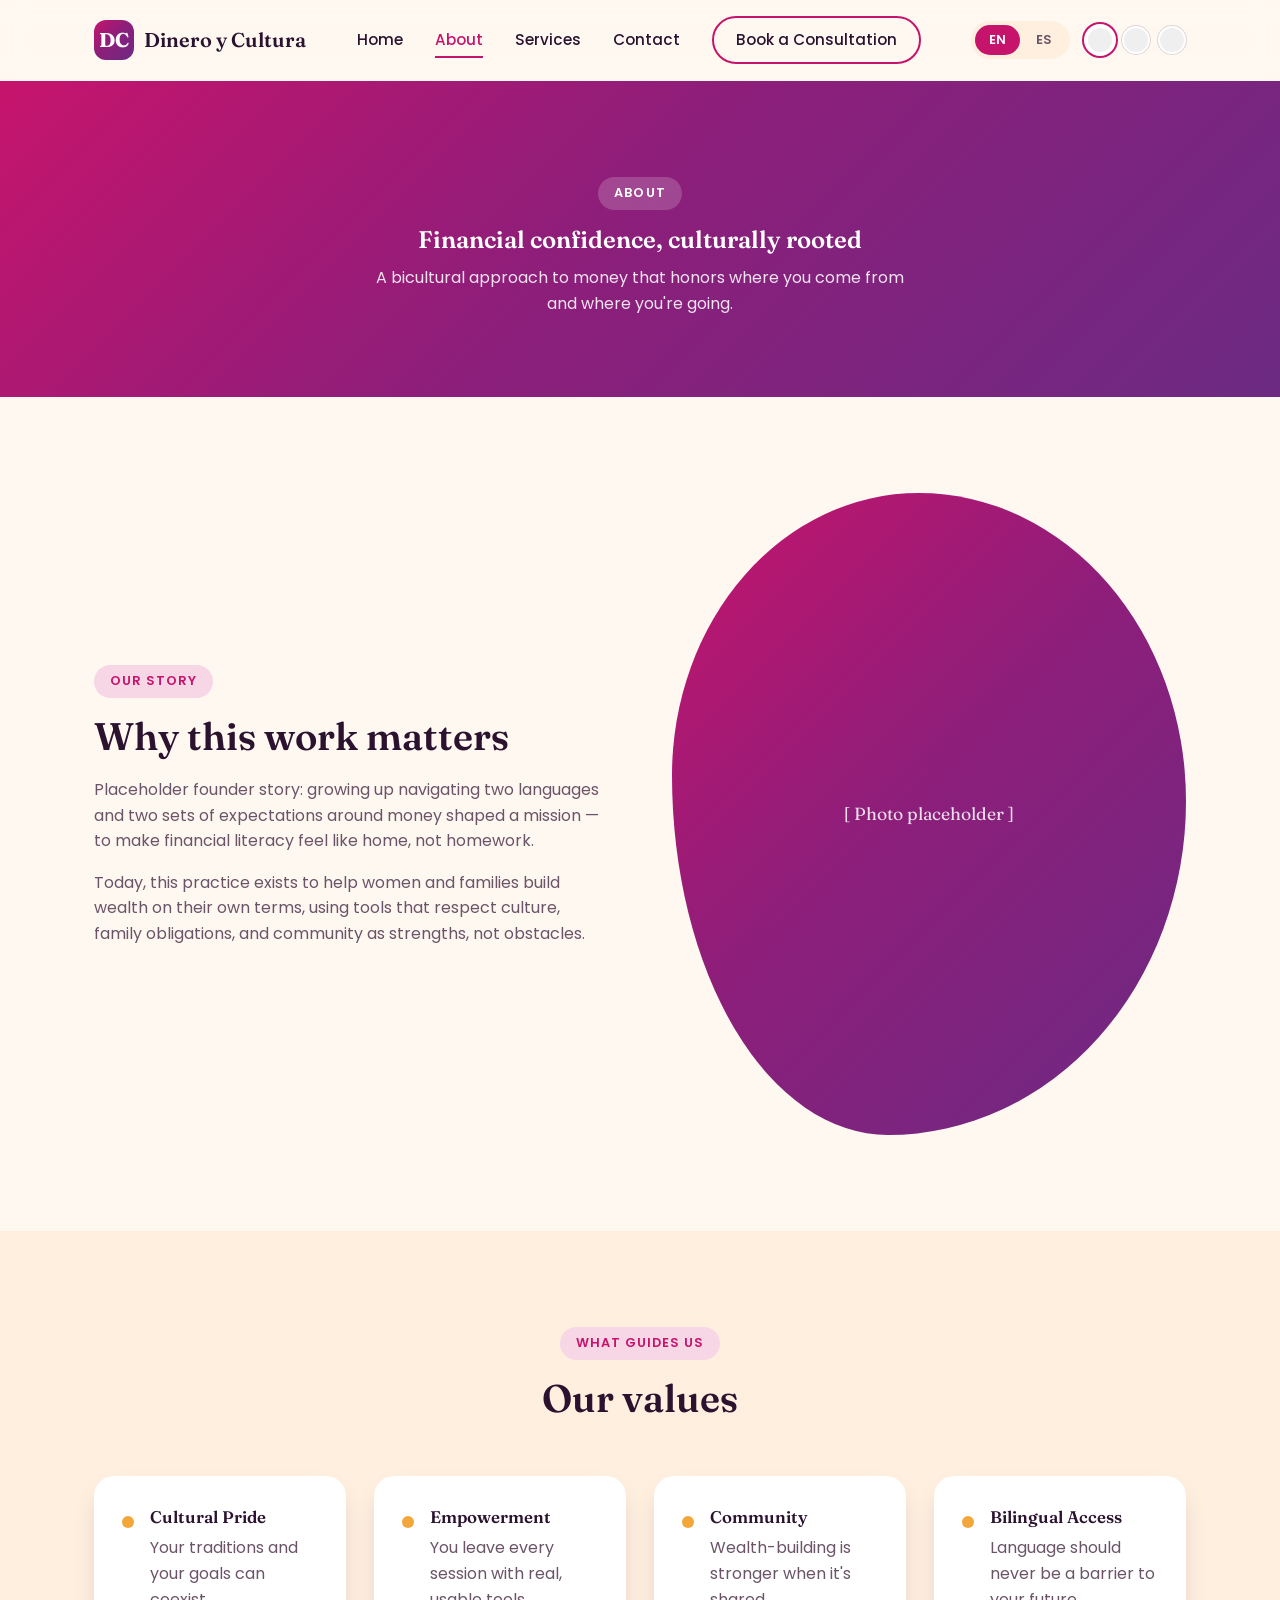
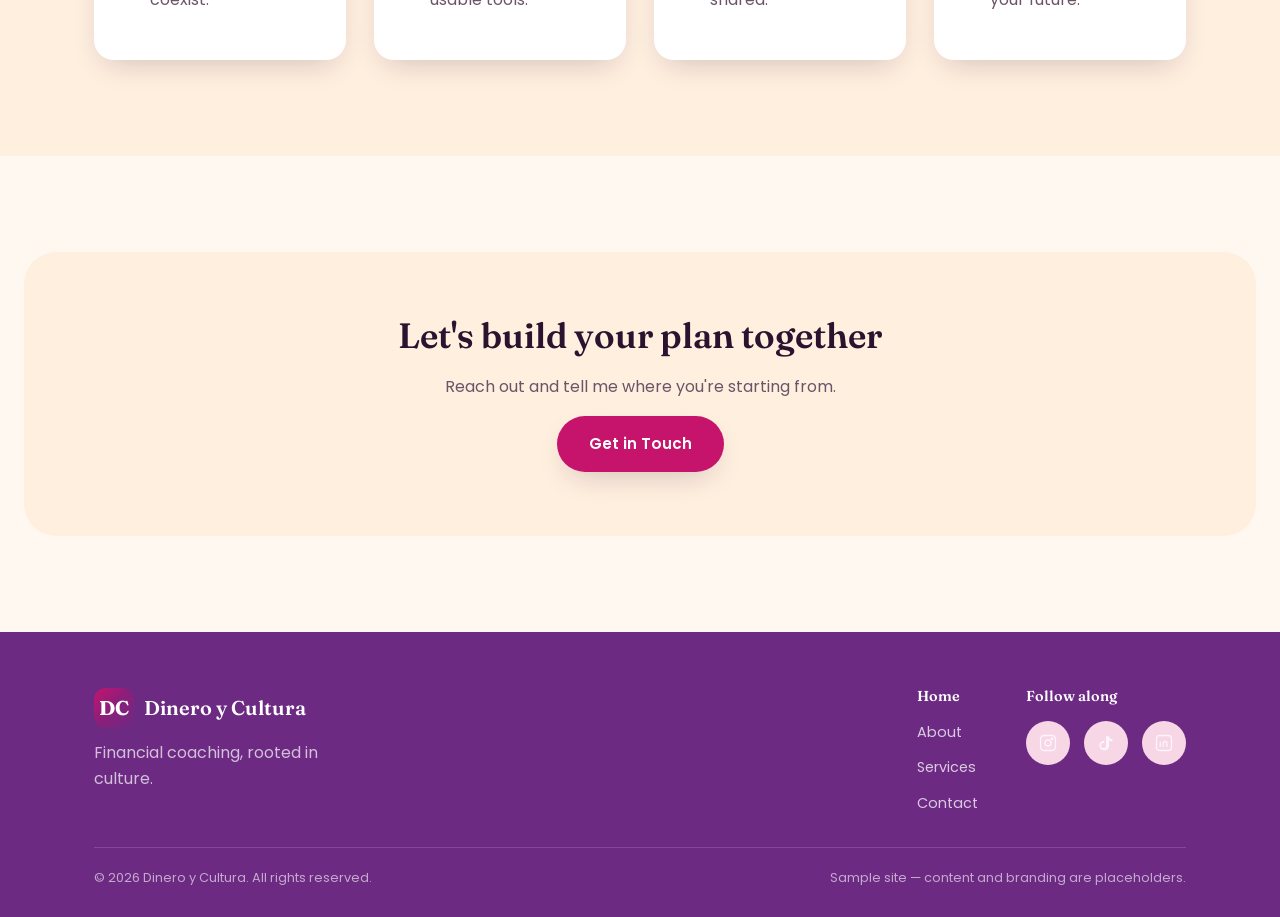
==== about.html @ e6d47629 "Add bilingual financial-coaching website with switchable color themes Static HTML/CSS/JS site (Home," ====
<!DOCTYPE html>
<html lang="en">
<head>
<meta charset="UTF-8" />
<meta name="viewport" content="width=device-width, initial-scale=1.0" />
<script>document.documentElement.classList.add("js-enabled");</script>
<title data-i18n-title="about.hero.title">Dinero y Cultura</title>
<meta name="description" content="Bilingual financial coaching rooted in culture." />
<link rel="icon" type="image/svg+xml" href="data:image/svg+xml,%3Csvg xmlns='http://www.w3.org/2000/svg' viewBox='0 0 100 100'%3E%3Crect width='100' height='100' rx='24' fill='%23c6146c'/%3E%3Ctext x='50' y='68' font-size='52' font-family='Georgia,serif' fill='white' text-anchor='middle'%3ED%3C/text%3E%3C/svg%3E" />
<link rel="preconnect" href="https://fonts.googleapis.com" />
<link rel="preconnect" href="https://fonts.gstatic.com" crossorigin />
<link href="https://fonts.googleapis.com/css2?family=Fraunces:wght@500;600;700&family=Poppins:wght@400;500;600;700&display=swap" rel="stylesheet" />
<link rel="stylesheet" href="css/style.css" />
</head>
<body>

<header class="site-header" data-site-header>
  <div class="header-inner container">
    <a href="index.html" class="logo"><span class="logo-mark">DC</span> Dinero y Cultura</a>

    <nav class="main-nav" data-nav>
      <a href="index.html" data-i18n="nav.home">Home</a>
      <a href="about.html" aria-current="page" data-i18n="nav.about">About</a>
      <a href="services.html" data-i18n="nav.services">Services</a>
      <a href="contact.html" data-i18n="nav.contact">Contact</a>
      <a href="contact.html" class="btn btn-outline" data-i18n="nav.cta" style="padding:10px 22px;">Book a Consultation</a>
      <div class="nav-theme-row">
        <span class="nav-theme-label" data-i18n="theme.label">Color palette</span>
        <div class="theme-switcher" data-theme-switcher></div>
      </div>
    </nav>

    <div class="header-actions">
      <div class="lang-switcher" role="group" aria-label="Language">
        <button type="button" data-lang-option="en">EN</button>
        <button type="button" data-lang-option="es">ES</button>
      </div>
      <div class="theme-switcher" data-theme-switcher role="group" aria-label="Color palette"></div>
      <button type="button" class="nav-toggle" data-nav-toggle aria-label="Menu" aria-expanded="false">
        <span></span><span></span><span></span>
      </button>
    </div>
  </div>
</header>

<main>

  <section class="page-hero">
    <div class="container">
      <span class="eyebrow" data-i18n="about.hero.eyebrow">About</span>
      <h1 data-i18n="about.hero.title">Financial confidence, culturally rooted</h1>
      <p data-i18n="about.hero.subtitle">A bicultural approach to money.</p>
    </div>
  </section>

  <section>
    <div class="container split">
      <div data-reveal>
        <span class="eyebrow" data-i18n="about.story.eyebrow">Our story</span>
        <h2 class="section-title" data-i18n="about.story.title">Why this work matters</h2>
        <p data-i18n="about.story.body1">Placeholder founder story.</p>
        <p data-i18n="about.story.body2">Placeholder mission statement.</p>
      </div>
      <div class="blob-frame" data-reveal>
        <span>[ Photo placeholder ]</span>
      </div>
    </div>
  </section>

  <section style="background: var(--color-bg-alt);">
    <div class="container">
      <div class="section-head" data-reveal>
        <span class="eyebrow" data-i18n="about.values.eyebrow">What guides us</span>
        <h2 class="section-title" data-i18n="about.values.title">Our values</h2>
      </div>
      <div class="card-grid cols-4" data-reveal>
        <div class="card">
          <div class="value-item">
            <span class="value-dot"></span>
            <div>
              <h3 style="font-size:1.05rem;" data-i18n="about.values.items.0.title">Cultural Pride</h3>
              <p data-i18n="about.values.items.0.desc">Desc</p>
            </div>
          </div>
        </div>
        <div class="card">
          <div class="value-item">
            <span class="value-dot"></span>
            <div>
              <h3 style="font-size:1.05rem;" data-i18n="about.values.items.1.title">Empowerment</h3>
              <p data-i18n="about.values.items.1.desc">Desc</p>
            </div>
          </div>
        </div>
        <div class="card">
          <div class="value-item">
            <span class="value-dot"></span>
            <div>
              <h3 style="font-size:1.05rem;" data-i18n="about.values.items.2.title">Community</h3>
              <p data-i18n="about.values.items.2.desc">Desc</p>
            </div>
          </div>
        </div>
        <div class="card">
          <div class="value-item">
            <span class="value-dot"></span>
            <div>
              <h3 style="font-size:1.05rem;" data-i18n="about.values.items.3.title">Bilingual Access</h3>
              <p data-i18n="about.values.items.3.desc">Desc</p>
            </div>
          </div>
        </div>
      </div>
    </div>
  </section>

  <section>
    <div class="cta-banner" data-reveal>
      <h2 data-i18n="about.cta.title">Let's build your plan together</h2>
      <p data-i18n="about.cta.subtitle">Reach out and tell me where you're starting from.</p>
      <a href="contact.html" class="btn btn-primary" data-i18n="about.cta.button">Get in Touch</a>
    </div>
  </section>

</main>

<footer class="site-footer">
  <div class="container">
    <div class="footer-inner">
      <div class="footer-brand">
        <a href="index.html" class="logo"><span class="logo-mark">DC</span> Dinero y Cultura</a>
        <p data-i18n="footer.tagline">Financial coaching, rooted in culture.</p>
      </div>
      <div class="footer-links">
        <div class="footer-col">
          <h4 data-i18n="nav.home">Site</h4>
          <ul>
            <li><a href="about.html" data-i18n="nav.about">About</a></li>
            <li><a href="services.html" data-i18n="nav.services">Services</a></li>
            <li><a href="contact.html" data-i18n="nav.contact">Contact</a></li>
          </ul>
        </div>
        <div class="footer-col">
          <h4 data-i18n="contact.social.title">Follow along</h4>
          <div class="social-list">
            <a href="#" aria-label="Instagram"><svg width="18" height="18" viewBox="0 0 24 24" fill="none" stroke="currentColor" stroke-width="1.8"><rect x="2" y="2" width="20" height="20" rx="5"/><circle cx="12" cy="12" r="4"/><circle cx="17.5" cy="6.5" r="1"/></svg></a>
            <a href="#" aria-label="TikTok"><svg width="18" height="18" viewBox="0 0 24 24" fill="currentColor"><path d="M16 3c.6 2.4 2.2 4 4.7 4.2v3c-1.7 0-3.2-.5-4.5-1.4v6.7A6.5 6.5 0 1 1 9.7 9v3.2a3.3 3.3 0 1 0 2.3 3.1V3z"/></svg></a>
            <a href="#" aria-label="LinkedIn"><svg width="18" height="18" viewBox="0 0 24 24" fill="none" stroke="currentColor" stroke-width="1.8"><rect x="2" y="2" width="20" height="20" rx="4"/><path d="M7 10v7M7 7v.01M11 17v-4.5a2.5 2.5 0 0 1 5 0V17"/></svg></a>
          </div>
        </div>
      </div>
    </div>
    <div class="footer-bottom">
      <span>&copy; <span data-current-year>2026</span> Dinero y Cultura. <span data-i18n="footer.rights">All rights reserved.</span></span>
      <span data-i18n="footer.placeholderNotice">Sample site — content and branding are placeholders.</span>
    </div>
  </div>
</footer>

<script src="js/config.js"></script>
<script src="js/translations.js"></script>
<script src="js/i18n.js"></script>
<script src="js/theme.js"></script>
<script src="js/main.js"></script>
</body>
</html>
---- css/style.css ----
/* ==========================================================================
   Dinero y Cultura — base styles
   Color values below are defaults; js/theme.js overrides them at runtime
   via CSS custom properties so the palette can be swapped live.
   ========================================================================== */

:root {
  --color-primary: #c6146c;
  --color-primary-dark: #8e0f52;
  --color-primary-light: #f7d6e6;
  --color-secondary: #f2a73b;
  --color-secondary-dark: #c87f1c;
  --color-accent: #6c2a83;
  --color-bg: #fff8f1;
  --color-bg-alt: #ffefdf;
  --color-surface: #ffffff;
  --color-text: #2b1330;
  --color-text-muted: #6b5468;
  --gradient-hero: linear-gradient(135deg, #c6146c 0%, #8e1e7a 45%, #6c2a83 100%);

  --font-display: "Fraunces", "Georgia", serif;
  --font-body: "Poppins", "Segoe UI", sans-serif;

  --radius-sm: 12px;
  --radius-md: 20px;
  --radius-lg: 32px;
  --radius-pill: 999px;

  --shadow-soft: 0 12px 30px -12px rgba(43, 19, 48, 0.25);
  --shadow-lift: 0 20px 45px -15px rgba(43, 19, 48, 0.35);

  --container-width: 1140px;
}

* { box-sizing: border-box; }
html { scroll-behavior: smooth; }

body {
  margin: 0;
  font-family: var(--font-body);
  color: var(--color-text);
  background: var(--color-bg);
  line-height: 1.6;
  -webkit-font-smoothing: antialiased;
}

img { max-width: 100%; display: block; }
a { color: inherit; text-decoration: none; }
ul { list-style: none; margin: 0; padding: 0; }
h1, h2, h3, h4 {
  font-family: var(--font-display);
  line-height: 1.15;
  margin: 0 0 0.5em;
  font-weight: 600;
}
p { margin: 0 0 1em; color: var(--color-text-muted); }

.container {
  width: 100%;
  max-width: var(--container-width);
  margin: 0 auto;
  padding: 0 24px;
}

section { padding: 96px 0; }
@media (max-width: 640px) {
  section { padding: 64px 0; }
}

.section-head {
  max-width: 640px;
  margin: 0 auto 56px;
  text-align: center;
}
.section-head.align-left { margin-left: 0; text-align: left; }

.eyebrow {
  display: inline-block;
  font-family: var(--font-body);
  font-weight: 600;
  font-size: 0.8rem;
  letter-spacing: 0.08em;
  text-transform: uppercase;
  color: var(--color-primary);
  background: var(--color-primary-light);
  padding: 6px 16px;
  border-radius: var(--radius-pill);
  margin-bottom: 16px;
}

.section-title { font-size: clamp(1.8rem, 3vw, 2.6rem); }
.section-subtitle { font-size: 1.05rem; }

/* ---------- Buttons ---------- */
.btn {
  display: inline-flex;
  align-items: center;
  justify-content: center;
  gap: 8px;
  font-family: var(--font-body);
  font-weight: 600;
  font-size: 0.95rem;
  padding: 14px 30px;
  border-radius: var(--radius-pill);
  border: 2px solid transparent;
  cursor: pointer;
  transition: transform 0.2s ease, box-shadow 0.2s ease, background 0.2s ease, color 0.2s ease;
}
.btn-primary {
  background: var(--color-primary);
  color: #fff;
  box-shadow: var(--shadow-soft);
}
.btn-primary:hover { transform: translateY(-3px); box-shadow: var(--shadow-lift); background: var(--color-primary-dark); }

.btn-secondary {
  background: transparent;
  border-color: rgba(255, 255, 255, 0.7);
  color: #fff;
}
.btn-secondary:hover { background: rgba(255, 255, 255, 0.15); transform: translateY(-3px); }

.btn-outline {
  background: transparent;
  border-color: var(--color-primary);
  color: var(--color-primary);
}
.btn-outline:hover { background: var(--color-primary); color: #fff; transform: translateY(-3px); }

/* ---------- Header ---------- */
.site-header {
  position: sticky;
  top: 0;
  z-index: 100;
  background: rgba(255, 248, 241, 0.75);
  backdrop-filter: blur(12px);
  -webkit-backdrop-filter: blur(12px);
  border-bottom: 1px solid transparent;
  transition: box-shadow 0.25s ease, border-color 0.25s ease;
}
.site-header.is-scrolled {
  box-shadow: 0 8px 24px -16px rgba(43, 19, 48, 0.3);
  border-bottom-color: rgba(43, 19, 48, 0.06);
}

.header-inner {
  display: flex;
  align-items: center;
  justify-content: space-between;
  gap: 24px;
  padding: 16px 24px;
}

.logo {
  display: flex;
  align-items: center;
  gap: 10px;
  font-family: var(--font-display);
  font-weight: 600;
  font-size: 1.25rem;
  color: var(--color-text);
  white-space: nowrap;
  overflow: hidden;
  text-overflow: ellipsis;
}
.logo-mark {
  width: 40px;
  height: 40px;
  border-radius: 12px;
  background: var(--gradient-hero);
  display: flex;
  align-items: center;
  justify-content: center;
  color: #fff;
  font-family: var(--font-display);
  font-weight: 700;
  flex-shrink: 0;
}

.main-nav {
  display: flex;
  align-items: center;
  gap: 32px;
}
.main-nav a {
  font-weight: 500;
  font-size: 0.95rem;
  color: var(--color-text);
  position: relative;
  padding: 4px 0;
}
.main-nav a::after {
  content: "";
  position: absolute;
  left: 0; right: 0; bottom: -2px;
  height: 2px;
  background: var(--color-primary);
  transform: scaleX(0);
  transform-origin: left;
  transition: transform 0.2s ease;
}
.main-nav a:hover::after,
.main-nav a[aria-current="page"]::after { transform: scaleX(1); }
.main-nav a[aria-current="page"] { color: var(--color-primary); }

.header-actions {
  display: flex;
  align-items: center;
  gap: 16px;
}

.lang-switcher {
  display: inline-flex;
  background: var(--color-bg-alt);
  border-radius: var(--radius-pill);
  padding: 4px;
  gap: 2px;
}
.lang-switcher button {
  border: none;
  background: transparent;
  font-family: var(--font-body);
  font-weight: 600;
  font-size: 0.8rem;
  padding: 6px 14px;
  border-radius: var(--radius-pill);
  cursor: pointer;
  color: var(--color-text-muted);
  transition: background 0.2s ease, color 0.2s ease;
}
.lang-switcher button.is-active { background: var(--color-primary); color: #fff; }

.theme-switcher { display: inline-flex; gap: 8px; }
.theme-swatch {
  width: 28px;
  height: 28px;
  border-radius: 50%;
  border: 2px solid var(--color-surface);
  box-shadow: 0 0 0 1px rgba(43, 19, 48, 0.15);
  cursor: pointer;
  padding: 0;
  overflow: hidden;
  display: flex;
  transition: transform 0.2s ease, box-shadow 0.2s ease;
}
.theme-swatch__half { flex: 1; }
.theme-swatch__half:first-child { background: var(--swatch-a); }
.theme-swatch__half:last-child { background: var(--swatch-b); }
.theme-swatch:hover { transform: scale(1.12); }
.theme-swatch.is-active { box-shadow: 0 0 0 2px var(--color-surface), 0 0 0 4px var(--color-primary); }

.nav-toggle {
  display: none;
  background: none;
  border: none;
  cursor: pointer;
  padding: 8px;
  flex-direction: column;
  gap: 5px;
}
.nav-toggle span { width: 22px; height: 2px; background: var(--color-text); border-radius: 2px; }

.nav-theme-row { display: none; }

@media (max-width: 860px) {
  .main-nav {
    position: absolute;
    top: 100%; left: 0; right: 0;
    flex-direction: column;
    align-items: flex-start;
    background: var(--color-surface);
    padding: 20px 24px;
    gap: 18px;
    box-shadow: var(--shadow-soft);
    transform: translateY(-8px);
    opacity: 0;
    pointer-events: none;
    transition: transform 0.2s ease, opacity 0.2s ease;
  }
  .main-nav.is-open { transform: translateY(0); opacity: 1; pointer-events: auto; }
  .nav-toggle { display: flex; }
  .header-actions .lang-switcher { display: inline-flex; }

  /* Theme swatches move into the nav dropdown at this width so the
     header row (logo + lang pills + hamburger) doesn't overflow. */
  .header-actions > .theme-switcher { display: none; }
  .nav-theme-row {
    display: flex;
    align-items: center;
    gap: 12px;
    padding-top: 14px;
    border-top: 1px solid var(--color-bg-alt);
    width: 100%;
  }
  .nav-theme-label {
    font-size: 0.8rem;
    font-weight: 600;
    color: var(--color-text-muted);
  }
}

@media (max-width: 400px) {
  .header-inner { gap: 10px; padding: 14px 16px; }
  .logo { font-size: 1rem; gap: 8px; }
  .logo-mark { width: 34px; height: 34px; font-size: 0.9rem; }
}

/* ---------- Hero ---------- */
.hero {
  position: relative;
  overflow: hidden;
  background: var(--gradient-hero);
  color: #fff;
  padding: 120px 0 140px;
}
.hero::before,
.hero::after {
  content: "";
  position: absolute;
  border-radius: 50%;
  filter: blur(10px);
  opacity: 0.35;
}
.hero::before {
  width: 420px; height: 420px;
  background: var(--color-secondary);
  top: -140px; right: -100px;
}
.hero::after {
  width: 320px; height: 320px;
  background: #ffffff;
  bottom: -160px; left: -80px;
  opacity: 0.12;
}
.hero-inner {
  position: relative;
  z-index: 1;
  max-width: 720px;
  margin: 0 auto;
  text-align: center;
}
.hero .eyebrow { background: rgba(255, 255, 255, 0.18); color: #fff; }
.hero h1 { font-size: clamp(2.4rem, 5vw, 3.6rem); }
.hero p.hero-subtitle { color: rgba(255, 255, 255, 0.88); font-size: 1.15rem; max-width: 560px; margin: 0 auto 32px; }
.hero-actions { display: flex; gap: 16px; justify-content: center; flex-wrap: wrap; }

.page-hero {
  background: var(--gradient-hero);
  color: #fff;
  padding: 96px 0 80px;
  text-align: center;
  position: relative;
  overflow: hidden;
}
.page-hero .eyebrow { background: rgba(255, 255, 255, 0.18); color: #fff; }
.page-hero p { color: rgba(255, 255, 255, 0.88); max-width: 560px; margin: 0 auto; }

/* ---------- Stats ---------- */
.stats-grid {
  display: grid;
  grid-template-columns: repeat(3, 1fr);
  gap: 24px;
  margin-top: -72px;
  position: relative;
  z-index: 2;
}
@media (max-width: 760px) { .stats-grid { grid-template-columns: 1fr; } }

.stat-card {
  background: var(--color-surface);
  border-radius: var(--radius-md);
  padding: 32px 28px;
  box-shadow: var(--shadow-soft);
  text-align: center;
}
.stat-card h3 { font-size: 1.15rem; color: var(--color-primary); margin-bottom: 8px; }
.stat-card p { margin: 0; font-size: 0.95rem; }

/* ---------- Split (about preview) ---------- */
.split {
  display: grid;
  grid-template-columns: 1fr 1fr;
  gap: 64px;
  align-items: center;
}
@media (max-width: 860px) { .split { grid-template-columns: 1fr; gap: 40px; } }

.blob-frame {
  position: relative;
  aspect-ratio: 4 / 5;
  border-radius: 48% 52% 58% 42% / 44% 48% 52% 56%;
  background: var(--gradient-hero);
  display: flex;
  align-items: center;
  justify-content: center;
  overflow: hidden;
}
.blob-frame span {
  color: rgba(255, 255, 255, 0.85);
  font-family: var(--font-display);
  font-size: 1.1rem;
  text-align: center;
  padding: 24px;
}

/* ---------- Card grids ---------- */
.card-grid {
  display: grid;
  grid-template-columns: repeat(3, 1fr);
  gap: 28px;
}
.card-grid.cols-4 { grid-template-columns: repeat(4, 1fr); }
@media (max-width: 960px) { .card-grid, .card-grid.cols-4 { grid-template-columns: repeat(2, 1fr); } }
@media (max-width: 640px) { .card-grid, .card-grid.cols-4 { grid-template-columns: 1fr; } }

.card {
  background: var(--color-surface);
  border-radius: var(--radius-md);
  padding: 32px 28px;
  box-shadow: var(--shadow-soft);
  transition: transform 0.25s ease, box-shadow 0.25s ease;
}
.card:hover { transform: translateY(-6px); box-shadow: var(--shadow-lift); }

.card-icon {
  width: 52px; height: 52px;
  border-radius: 16px;
  background: var(--color-primary-light);
  color: var(--color-primary);
  display: flex; align-items: center; justify-content: center;
  margin-bottom: 20px;
}

.card-tag {
  display: inline-block;
  font-size: 0.72rem;
  font-weight: 700;
  letter-spacing: 0.06em;
  text-transform: uppercase;
  color: var(--color-secondary-dark);
  background: rgba(242, 167, 59, 0.18);
  padding: 4px 12px;
  border-radius: var(--radius-pill);
  margin-bottom: 14px;
}

/* ---------- Testimonials ---------- */
.testimonial-card {
  background: var(--color-surface);
  border-radius: var(--radius-md);
  padding: 32px 28px;
  box-shadow: var(--shadow-soft);
  position: relative;
}
.testimonial-quote {
  font-family: var(--font-display);
  font-size: 1.05rem;
  color: var(--color-text);
  margin-bottom: 20px;
}
.testimonial-author { font-weight: 600; font-size: 0.9rem; color: var(--color-primary); }
.testimonial-role { font-size: 0.82rem; color: var(--color-text-muted); }

/* ---------- CTA banner ---------- */
.cta-banner {
  background: var(--color-bg-alt);
  border-radius: var(--radius-lg);
  padding: 64px 40px;
  text-align: center;
  margin: 0 24px;
}
.cta-banner h2 { font-size: clamp(1.6rem, 3vw, 2.2rem); }

/* ---------- Steps (services process) ---------- */
.steps {
  display: grid;
  grid-template-columns: repeat(3, 1fr);
  gap: 28px;
  counter-reset: step;
}
@media (max-width: 760px) { .steps { grid-template-columns: 1fr; } }
.step {
  background: var(--color-surface);
  border-radius: var(--radius-md);
  padding: 32px 28px;
  box-shadow: var(--shadow-soft);
}
.step::before {
  counter-increment: step;
  content: counter(step);
  display: inline-flex;
  align-items: center;
  justify-content: center;
  width: 40px; height: 40px;
  border-radius: 50%;
  background: var(--gradient-hero);
  color: #fff;
  font-weight: 700;
  margin-bottom: 16px;
}

/* ---------- Contact ---------- */
.contact-grid {
  display: grid;
  grid-template-columns: 1.1fr 0.9fr;
  gap: 32px;
  align-items: start;
}
@media (max-width: 860px) { .contact-grid { grid-template-columns: 1fr; } }

.contact-card {
  background: var(--color-surface);
  border-radius: var(--radius-lg);
  padding: 40px;
  box-shadow: var(--shadow-soft);
}
.contact-field { margin-bottom: 20px; }
.contact-field-label {
  display: block;
  font-size: 0.8rem;
  font-weight: 600;
  color: var(--color-text-muted);
  text-transform: uppercase;
  letter-spacing: 0.05em;
  margin-bottom: 6px;
}
.contact-field-value { font-size: 1.1rem; font-weight: 600; color: var(--color-primary); }

.social-list { display: flex; gap: 14px; margin-top: 16px; }
.social-list a {
  width: 44px; height: 44px;
  border-radius: 50%;
  background: var(--color-primary-light);
  color: var(--color-primary);
  display: flex; align-items: center; justify-content: center;
  transition: background 0.2s ease, color 0.2s ease, transform 0.2s ease;
}
.social-list a:hover { background: var(--color-primary); color: #fff; transform: translateY(-3px); }

.notice {
  background: var(--color-bg-alt);
  border-radius: var(--radius-md);
  padding: 18px 22px;
  font-size: 0.88rem;
  color: var(--color-text-muted);
  border-left: 4px solid var(--color-secondary);
}

/* ---------- Values (about) ---------- */
.value-item { display: flex; gap: 16px; align-items: flex-start; }
.value-dot {
  width: 12px; height: 12px;
  border-radius: 50%;
  background: var(--color-secondary);
  margin-top: 8px;
  flex-shrink: 0;
}

/* ---------- Footer ---------- */
.site-footer {
  background: var(--color-accent);
  color: rgba(255, 255, 255, 0.85);
  padding: 56px 0 28px;
}
.footer-inner {
  display: flex;
  flex-wrap: wrap;
  justify-content: space-between;
  gap: 32px;
  margin-bottom: 32px;
}
.footer-brand .logo { color: #fff; }
.footer-brand p { color: rgba(255, 255, 255, 0.7); max-width: 280px; margin-top: 12px; }
.footer-links { display: flex; gap: 48px; flex-wrap: wrap; }
.footer-col h4 { color: #fff; font-size: 0.9rem; margin-bottom: 14px; }
.footer-col ul { display: flex; flex-direction: column; gap: 10px; }
.footer-col a { color: rgba(255, 255, 255, 0.75); font-size: 0.9rem; }
.footer-col a:hover { color: #fff; }
.footer-bottom {
  border-top: 1px solid rgba(255, 255, 255, 0.15);
  padding-top: 20px;
  display: flex;
  justify-content: space-between;
  flex-wrap: wrap;
  gap: 10px;
  font-size: 0.8rem;
  color: rgba(255, 255, 255, 0.6);
}

/* ---------- Scroll reveal ----------
   Only hidden pre-reveal when JS has run (see the early
   `js-enabled` class in <head>) so content stays visible by
   default if JS fails or is disabled. */
.js-enabled [data-reveal] {
  opacity: 0;
  transform: translateY(24px);
  transition: opacity 0.6s ease, transform 0.6s ease;
}
.js-enabled [data-reveal].is-visible { opacity: 1; transform: translateY(0); }

/* ---------- Misc utilities ---------- */
.text-center { text-align: center; }
.mt-lg { margin-top: 48px; }
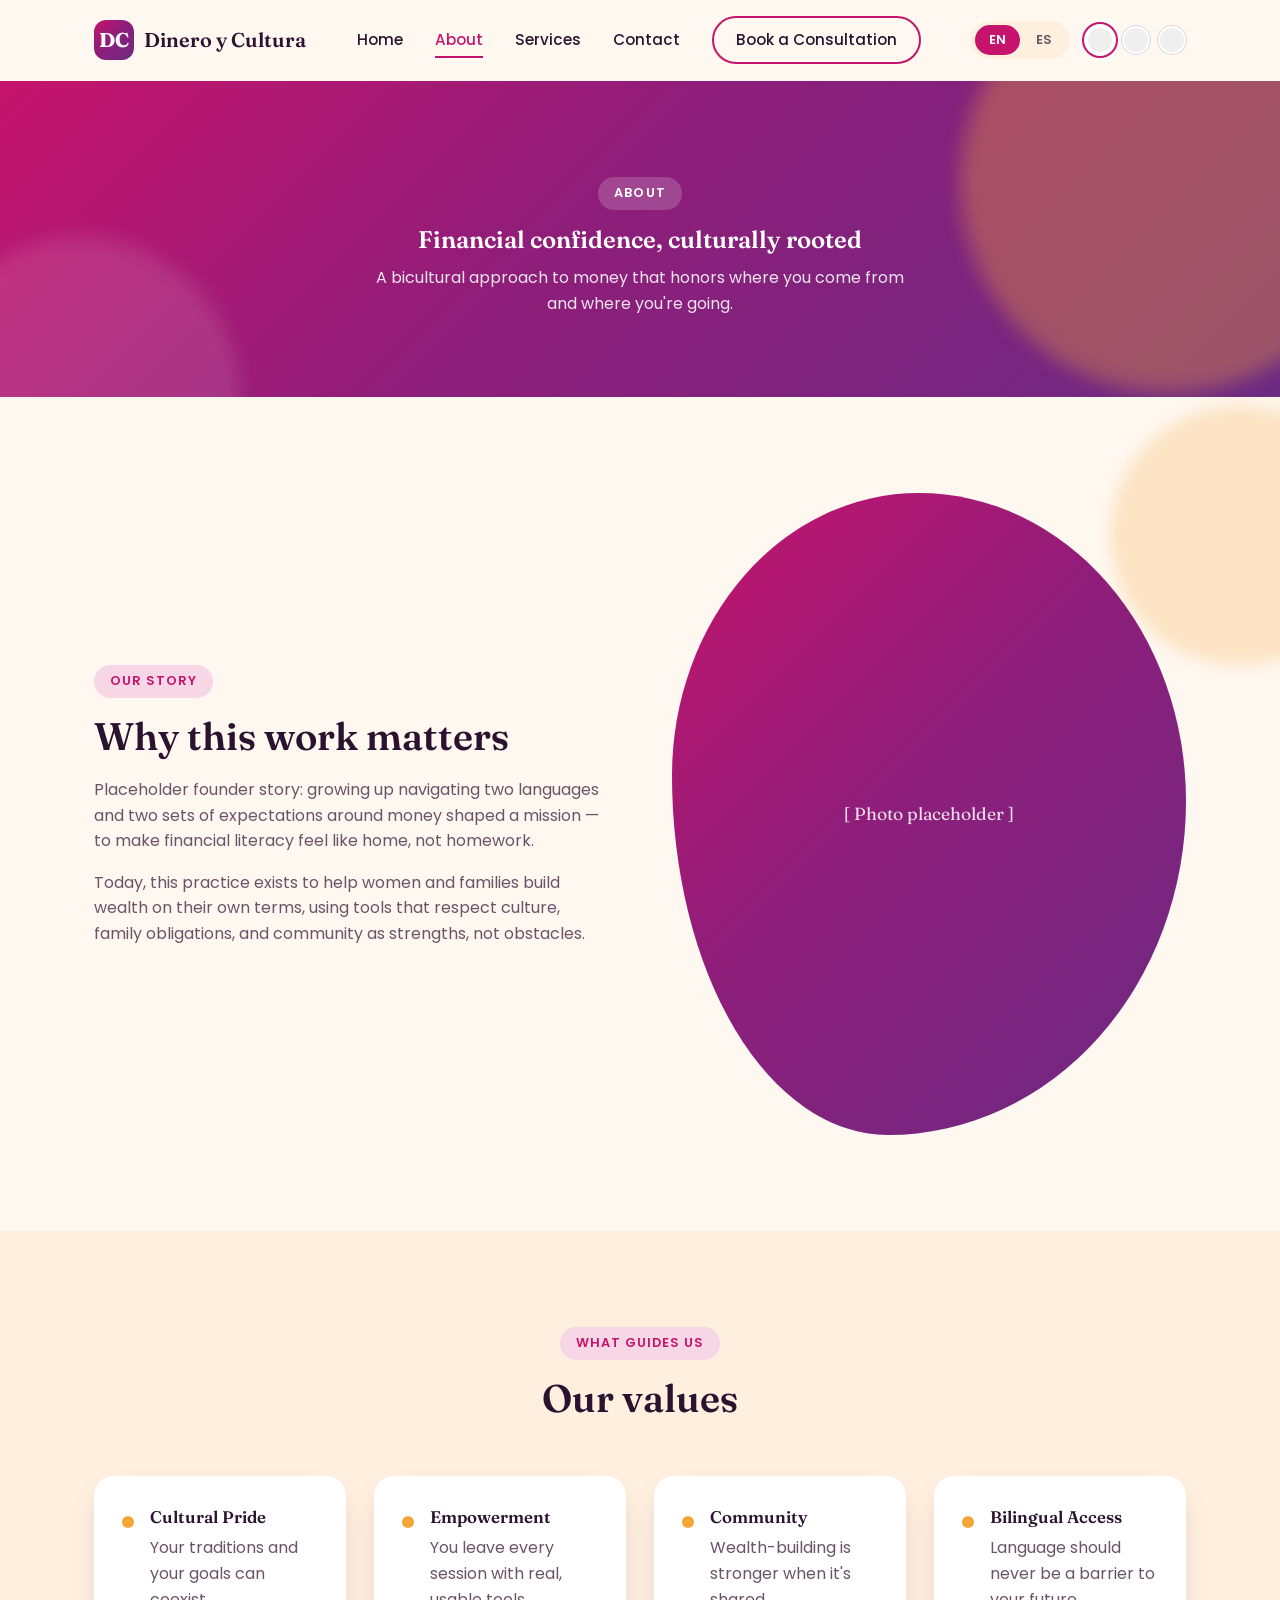
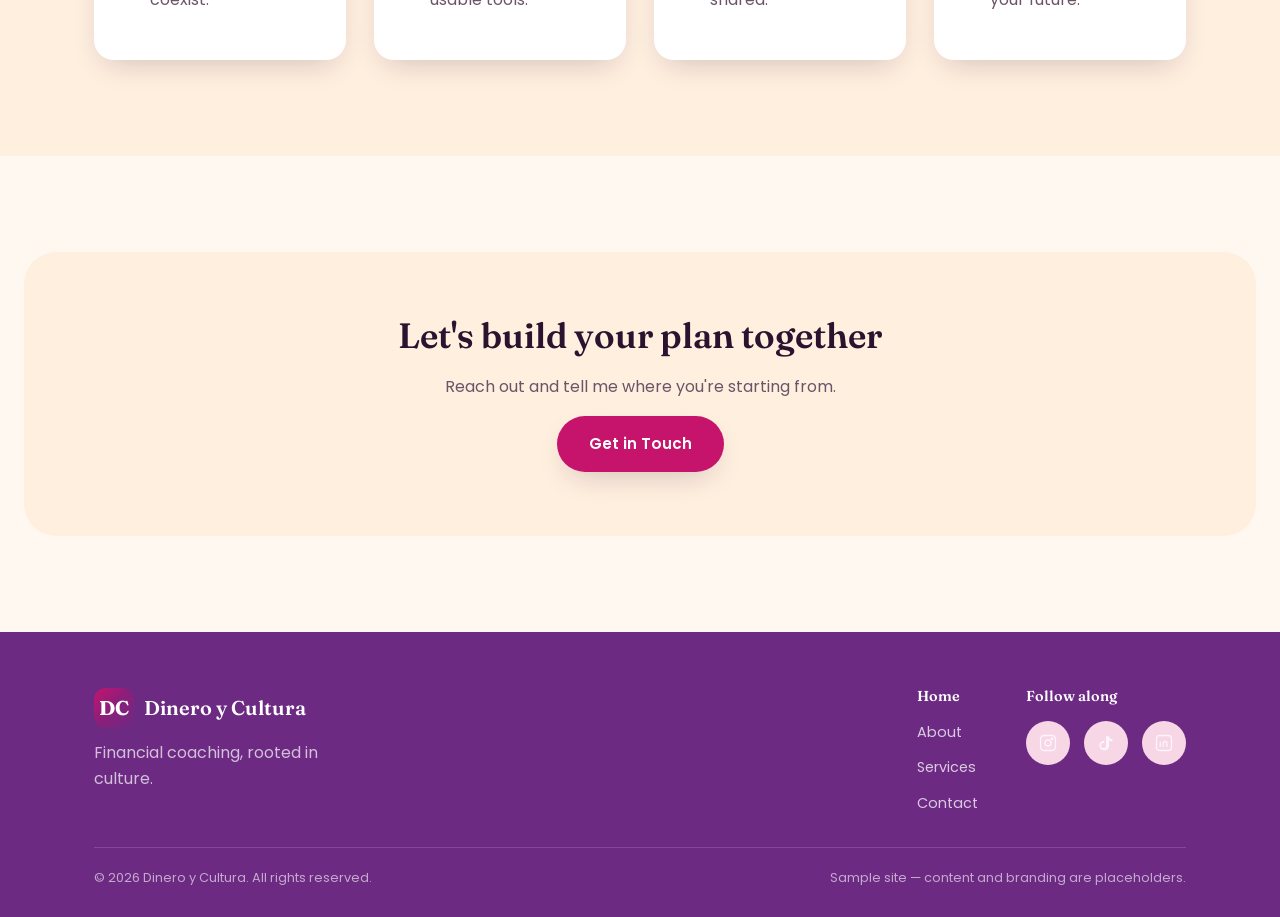
==== commit c879298d: "Add parallax and staggered scale-reveal depth effects Decorative background blobs (hero + section ac" ====
--- a/about.html
+++ b/about.html
@@ -46,6 +46,8 @@
 <main>
 
   <section class="page-hero">
+    <span class="hero-blob hero-blob-a" data-parallax="0.1" aria-hidden="true"></span>
+    <span class="hero-blob hero-blob-b" data-parallax="-0.07" aria-hidden="true"></span>
     <div class="container">
       <span class="eyebrow" data-i18n="about.hero.eyebrow">About</span>
       <h1 data-i18n="about.hero.title">Financial confidence, culturally rooted</h1>
@@ -53,7 +55,8 @@
     </div>
   </section>
 
-  <section>
+  <section class="decor-section">
+    <span class="bg-blob bg-blob--secondary" data-parallax="0.15" style="width:260px;height:260px;top:0;right:-90px;" aria-hidden="true"></span>
     <div class="container split">
       <div data-reveal>
         <span class="eyebrow" data-i18n="about.story.eyebrow">Our story</span>
@@ -61,7 +64,7 @@
         <p data-i18n="about.story.body1">Placeholder founder story.</p>
         <p data-i18n="about.story.body2">Placeholder mission statement.</p>
       </div>
-      <div class="blob-frame" data-reveal>
+      <div class="blob-frame" data-reveal="scale">
         <span>[ Photo placeholder ]</span>
       </div>
     </div>
@@ -73,8 +76,8 @@
         <span class="eyebrow" data-i18n="about.values.eyebrow">What guides us</span>
         <h2 class="section-title" data-i18n="about.values.title">Our values</h2>
       </div>
-      <div class="card-grid cols-4" data-reveal>
-        <div class="card">
+      <div class="card-grid cols-4">
+        <div class="card" data-reveal="scale">
           <div class="value-item">
             <span class="value-dot"></span>
             <div>
@@ -83,7 +86,7 @@
             </div>
           </div>
         </div>
-        <div class="card">
+        <div class="card" data-reveal="scale">
           <div class="value-item">
             <span class="value-dot"></span>
             <div>
@@ -92,7 +95,7 @@
             </div>
           </div>
         </div>
-        <div class="card">
+        <div class="card" data-reveal="scale">
           <div class="value-item">
             <span class="value-dot"></span>
             <div>
@@ -101,7 +104,7 @@
             </div>
           </div>
         </div>
-        <div class="card">
+        <div class="card" data-reveal="scale">
           <div class="value-item">
             <span class="value-dot"></span>
             <div>
@@ -115,7 +118,7 @@
   </section>
 
   <section>
-    <div class="cta-banner" data-reveal>
+    <div class="cta-banner" data-reveal="scale">
       <h2 data-i18n="about.cta.title">Let's build your plan together</h2>
       <p data-i18n="about.cta.subtitle">Reach out and tell me where you're starting from.</p>
       <a href="contact.html" class="btn btn-primary" data-i18n="about.cta.button">Get in Touch</a>
--- a/css/style.css
+++ b/css/style.css
@@ -313,25 +313,14 @@
   color: #fff;
   padding: 120px 0 140px;
 }
-.hero::before,
-.hero::after {
-  content: "";
+.hero-blob {
   position: absolute;
   border-radius: 50%;
   filter: blur(10px);
-  opacity: 0.35;
-}
-.hero::before {
-  width: 420px; height: 420px;
-  background: var(--color-secondary);
-  top: -140px; right: -100px;
-}
-.hero::after {
-  width: 320px; height: 320px;
-  background: #ffffff;
-  bottom: -160px; left: -80px;
-  opacity: 0.12;
-}
+  pointer-events: none;
+}
+.hero-blob-a { width: 420px; height: 420px; background: var(--color-secondary); opacity: 0.35; top: -140px; right: -100px; }
+.hero-blob-b { width: 320px; height: 320px; background: #ffffff; opacity: 0.12; bottom: -160px; left: -80px; }
 .hero-inner {
   position: relative;
   z-index: 1;
@@ -354,6 +343,31 @@
 }
 .page-hero .eyebrow { background: rgba(255, 255, 255, 0.18); color: #fff; }
 .page-hero p { color: rgba(255, 255, 255, 0.88); max-width: 560px; margin: 0 auto; }
+.page-hero > .container { position: relative; z-index: 1; }
+
+/* ---------- Depth: parallax background layers ----------
+   Decorative, non-interactive shapes that drift at a different
+   speed than the content as the page scrolls (js/main.js writes
+   the --parallax-y custom property on scroll). */
+.decor-section { position: relative; overflow: hidden; }
+.decor-section > .container { position: relative; z-index: 1; }
+
+.bg-blob {
+  position: absolute;
+  border-radius: 50%;
+  filter: blur(8px);
+  opacity: 0.25;
+  pointer-events: none;
+  z-index: 0;
+}
+.bg-blob--primary { background: var(--color-primary); }
+.bg-blob--secondary { background: var(--color-secondary); }
+.bg-blob--accent { background: var(--color-accent); }
+
+[data-parallax] {
+  transform: translate3d(0, var(--parallax-y, 0px), 0);
+  will-change: transform;
+}
 
 /* ---------- Stats ---------- */
 .stats-grid {
@@ -463,6 +477,8 @@
 
 /* ---------- CTA banner ---------- */
 .cta-banner {
+  position: relative;
+  z-index: 1;
   background: var(--color-bg-alt);
   border-radius: var(--radius-lg);
   padding: 64px 40px;
@@ -590,13 +606,34 @@
 /* ---------- Scroll reveal ----------
    Only hidden pre-reveal when JS has run (see the early
    `js-enabled` class in <head>) so content stays visible by
-   default if JS fails or is disabled. */
+   default if JS fails or is disabled. Siblings revealed together
+   (e.g. cards in a grid) stagger via --reveal-i, set in main.js. */
 .js-enabled [data-reveal] {
   opacity: 0;
   transform: translateY(24px);
   transition: opacity 0.6s ease, transform 0.6s ease;
+  transition-delay: calc(var(--reveal-i, 0) * 90ms);
 }
 .js-enabled [data-reveal].is-visible { opacity: 1; transform: translateY(0); }
+
+/* "scale" variant: elements emerge from slightly behind/below the
+   page, for sections that want a stronger sense of depth than a
+   plain fade (cards, testimonials, steps). */
+.js-enabled [data-reveal="scale"] {
+  transform: translateY(36px) scale(0.92);
+  transition-duration: 0.7s;
+  transition-timing-function: cubic-bezier(0.22, 0.61, 0.36, 1);
+}
+.js-enabled [data-reveal="scale"].is-visible { transform: translateY(0) scale(1); }
+
+@media (prefers-reduced-motion: reduce) {
+  .js-enabled [data-reveal] {
+    opacity: 1;
+    transform: none;
+    transition: none;
+  }
+  [data-parallax] { transform: none !important; }
+}
 
 /* ---------- Misc utilities ---------- */
 .text-center { text-align: center; }
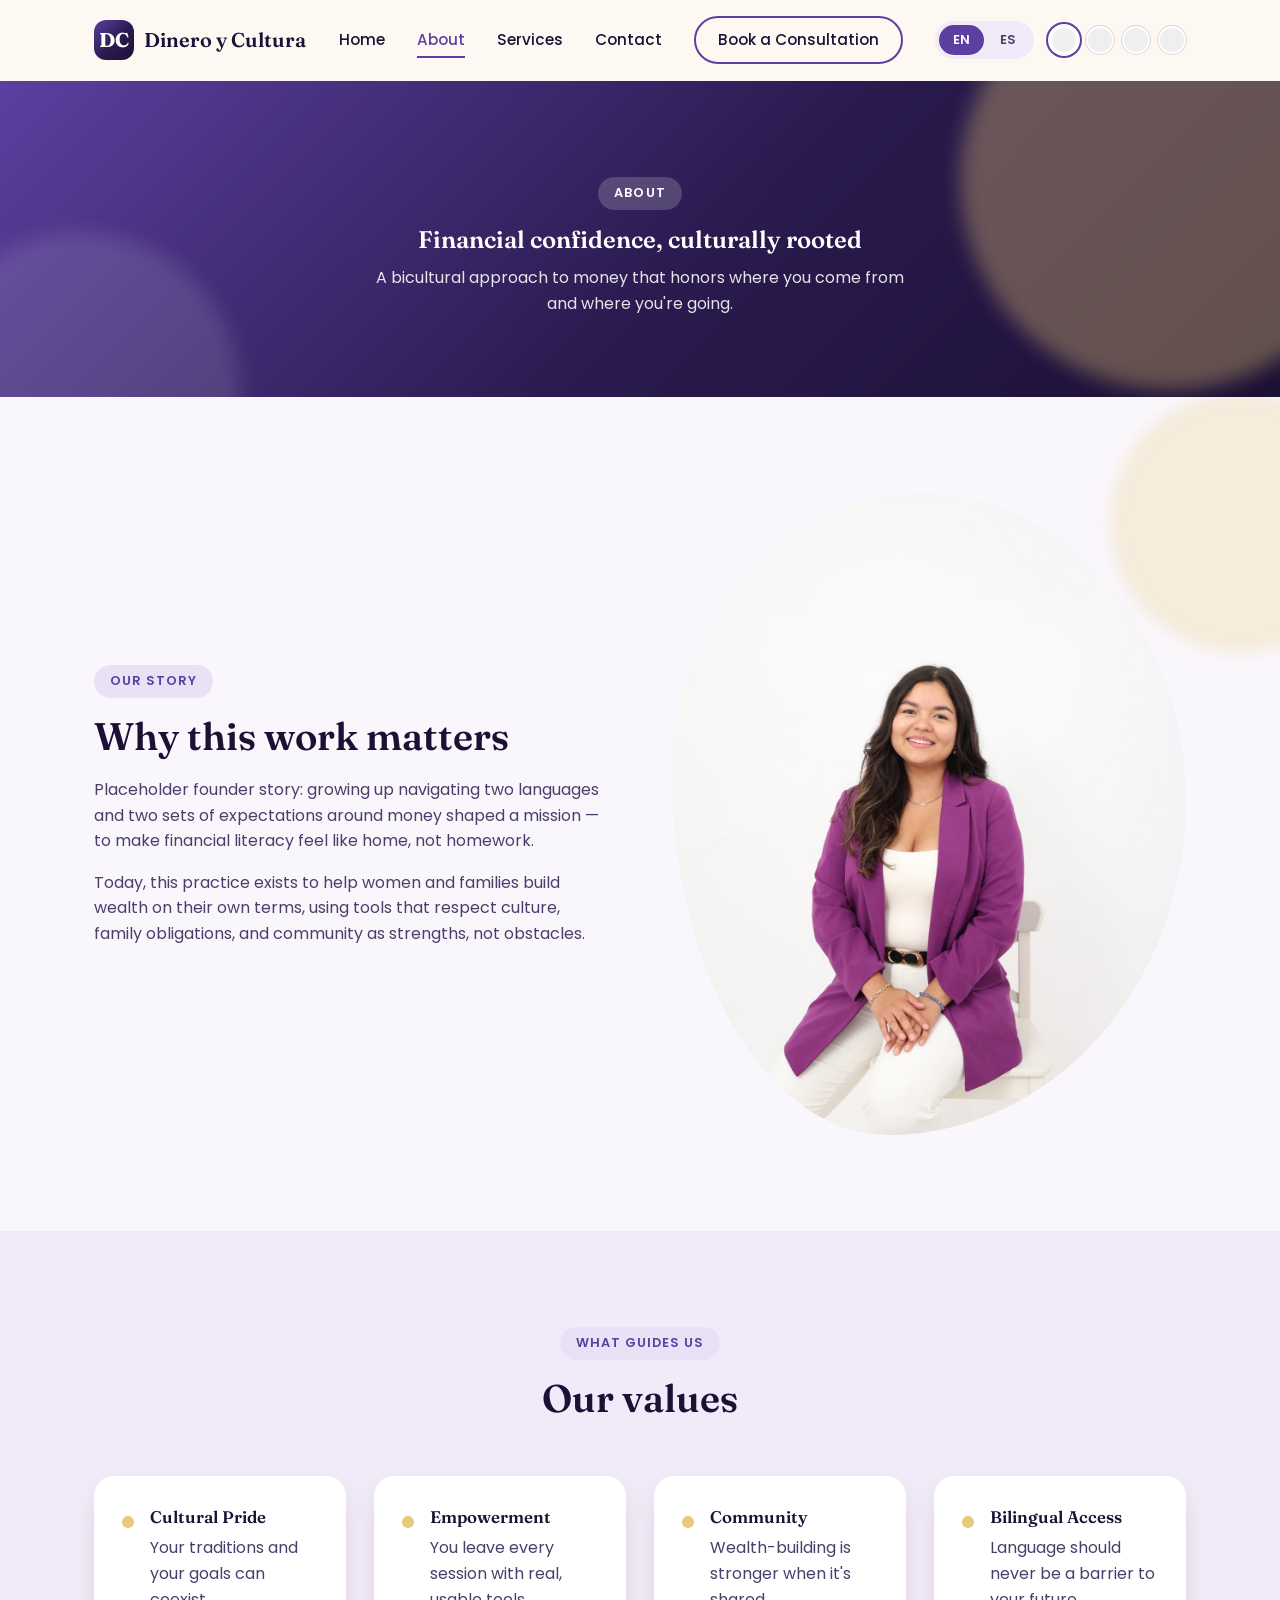
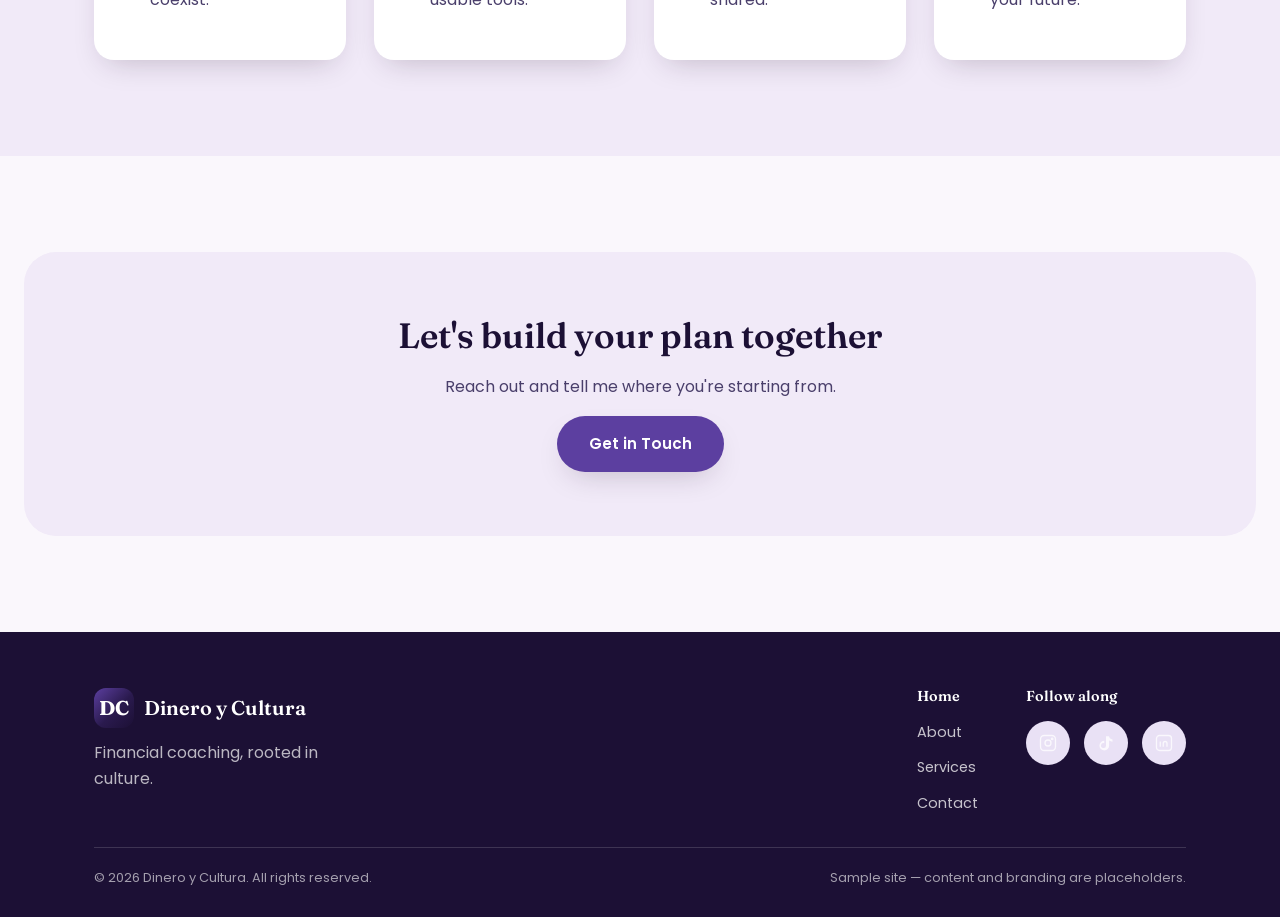
==== commit 4bb861ab: "Add real brand palette and photos New default theme "Midnight Plum & Gold" uses the actual brand hex" ====
--- a/about.html
+++ b/about.html
@@ -65,7 +65,7 @@
         <p data-i18n="about.story.body2">Placeholder mission statement.</p>
       </div>
       <div class="blob-frame" data-reveal="scale">
-        <span>[ Photo placeholder ]</span>
+        <img src="assets/images/about-story.jpg" data-i18n-attr="alt:about.story.photoAlt" alt="Financial coach portrait" width="1200" height="1500" loading="lazy" />
       </div>
     </div>
   </section>
--- a/css/style.css
+++ b/css/style.css
@@ -416,6 +416,12 @@
   text-align: center;
   padding: 24px;
 }
+.blob-frame img {
+  width: 100%;
+  height: 100%;
+  object-fit: cover;
+  display: block;
+}
 
 /* ---------- Card grids ---------- */
 .card-grid {
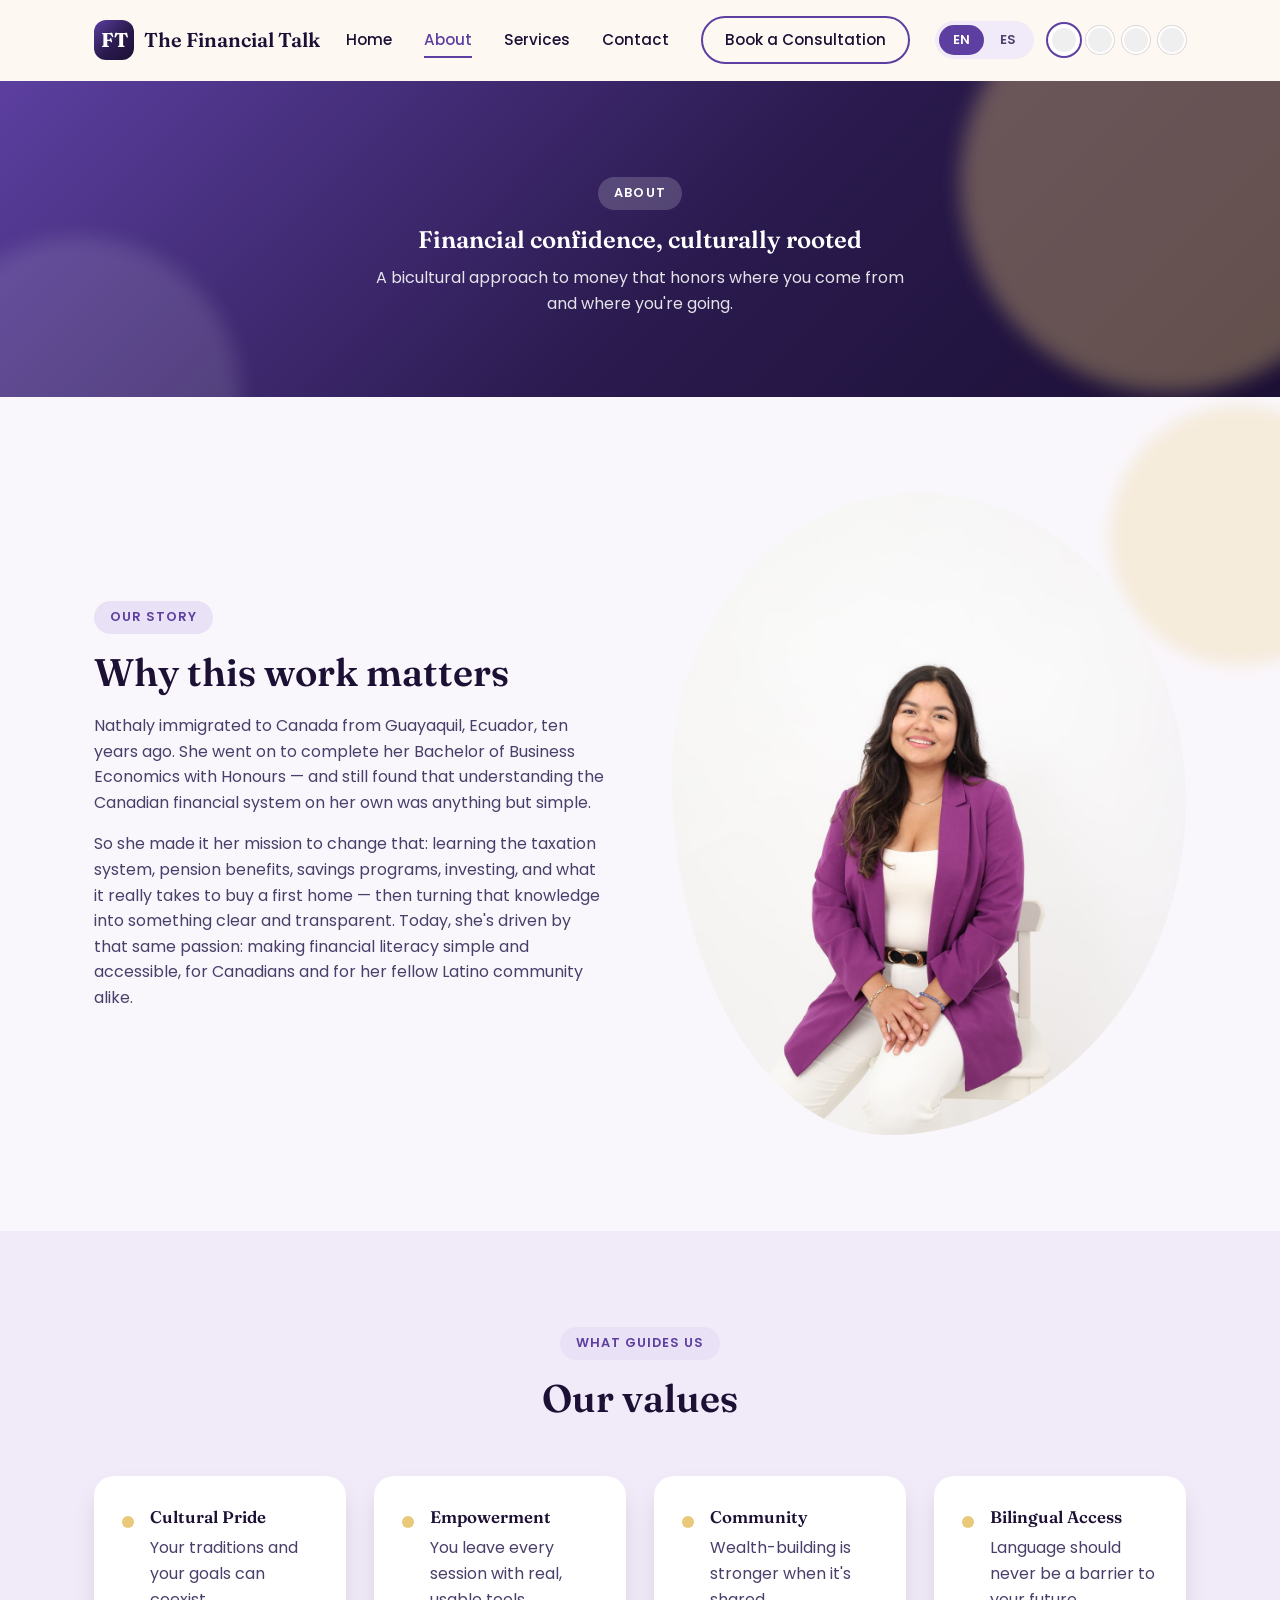
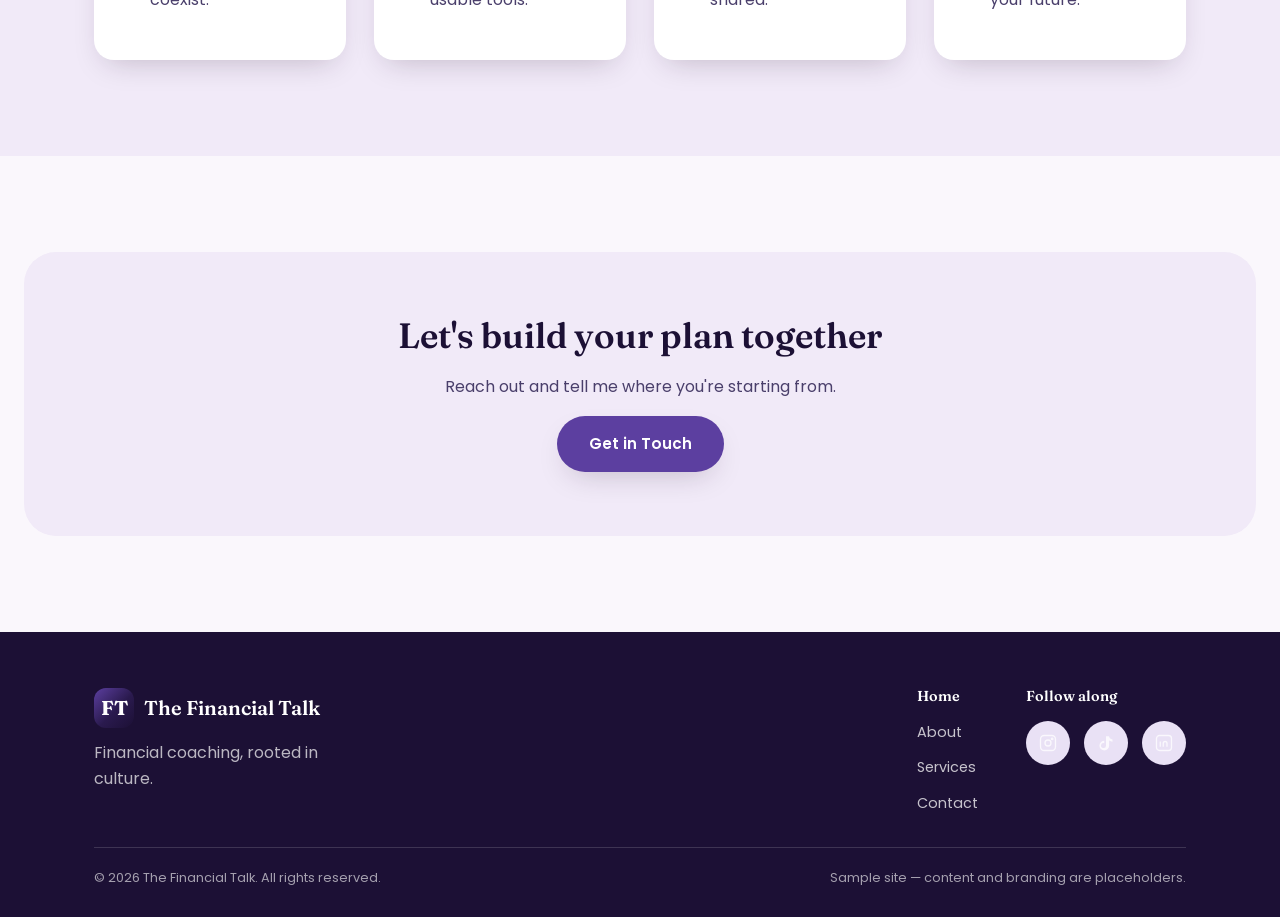
==== commit ae17337e: "Rename to The Financial Talk, add real bio, remove placeholder email - Brand name updated everywhere" ====
--- a/about.html
+++ b/about.html
@@ -4,9 +4,9 @@
 <meta charset="UTF-8" />
 <meta name="viewport" content="width=device-width, initial-scale=1.0" />
 <script>document.documentElement.classList.add("js-enabled");</script>
-<title data-i18n-title="about.hero.title">Dinero y Cultura</title>
+<title data-i18n-title="about.hero.title">The Financial Talk</title>
 <meta name="description" content="Bilingual financial coaching rooted in culture." />
-<link rel="icon" type="image/svg+xml" href="data:image/svg+xml,%3Csvg xmlns='http://www.w3.org/2000/svg' viewBox='0 0 100 100'%3E%3Crect width='100' height='100' rx='24' fill='%23c6146c'/%3E%3Ctext x='50' y='68' font-size='52' font-family='Georgia,serif' fill='white' text-anchor='middle'%3ED%3C/text%3E%3C/svg%3E" />
+<link rel="icon" type="image/svg+xml" href="data:image/svg+xml,%3Csvg xmlns='http://www.w3.org/2000/svg' viewBox='0 0 100 100'%3E%3Crect width='100' height='100' rx='24' fill='%23c6146c'/%3E%3Ctext x='50' y='68' font-size='52' font-family='Georgia,serif' fill='white' text-anchor='middle'%3EF%3C/text%3E%3C/svg%3E" />
 <link rel="preconnect" href="https://fonts.googleapis.com" />
 <link rel="preconnect" href="https://fonts.gstatic.com" crossorigin />
 <link href="https://fonts.googleapis.com/css2?family=Fraunces:wght@500;600;700&family=Poppins:wght@400;500;600;700&display=swap" rel="stylesheet" />
@@ -16,7 +16,7 @@
 
 <header class="site-header" data-site-header>
   <div class="header-inner container">
-    <a href="index.html" class="logo"><span class="logo-mark">DC</span> Dinero y Cultura</a>
+    <a href="index.html" class="logo"><span class="logo-mark">FT</span> The Financial Talk</a>
 
     <nav class="main-nav" data-nav>
       <a href="index.html" data-i18n="nav.home">Home</a>
@@ -131,7 +131,7 @@
   <div class="container">
     <div class="footer-inner">
       <div class="footer-brand">
-        <a href="index.html" class="logo"><span class="logo-mark">DC</span> Dinero y Cultura</a>
+        <a href="index.html" class="logo"><span class="logo-mark">FT</span> The Financial Talk</a>
         <p data-i18n="footer.tagline">Financial coaching, rooted in culture.</p>
       </div>
       <div class="footer-links">
@@ -154,7 +154,7 @@
       </div>
     </div>
     <div class="footer-bottom">
-      <span>&copy; <span data-current-year>2026</span> Dinero y Cultura. <span data-i18n="footer.rights">All rights reserved.</span></span>
+      <span>&copy; <span data-current-year>2026</span> The Financial Talk. <span data-i18n="footer.rights">All rights reserved.</span></span>
       <span data-i18n="footer.placeholderNotice">Sample site — content and branding are placeholders.</span>
     </div>
   </div>
--- a/css/style.css
+++ b/css/style.css
@@ -1,5 +1,5 @@
 /* ==========================================================================
-   Dinero y Cultura — base styles
+   The Financial Talk — base styles
    Color values below are defaults; js/theme.js overrides them at runtime
    via CSS custom properties so the palette can be swapped live.
    ========================================================================== */
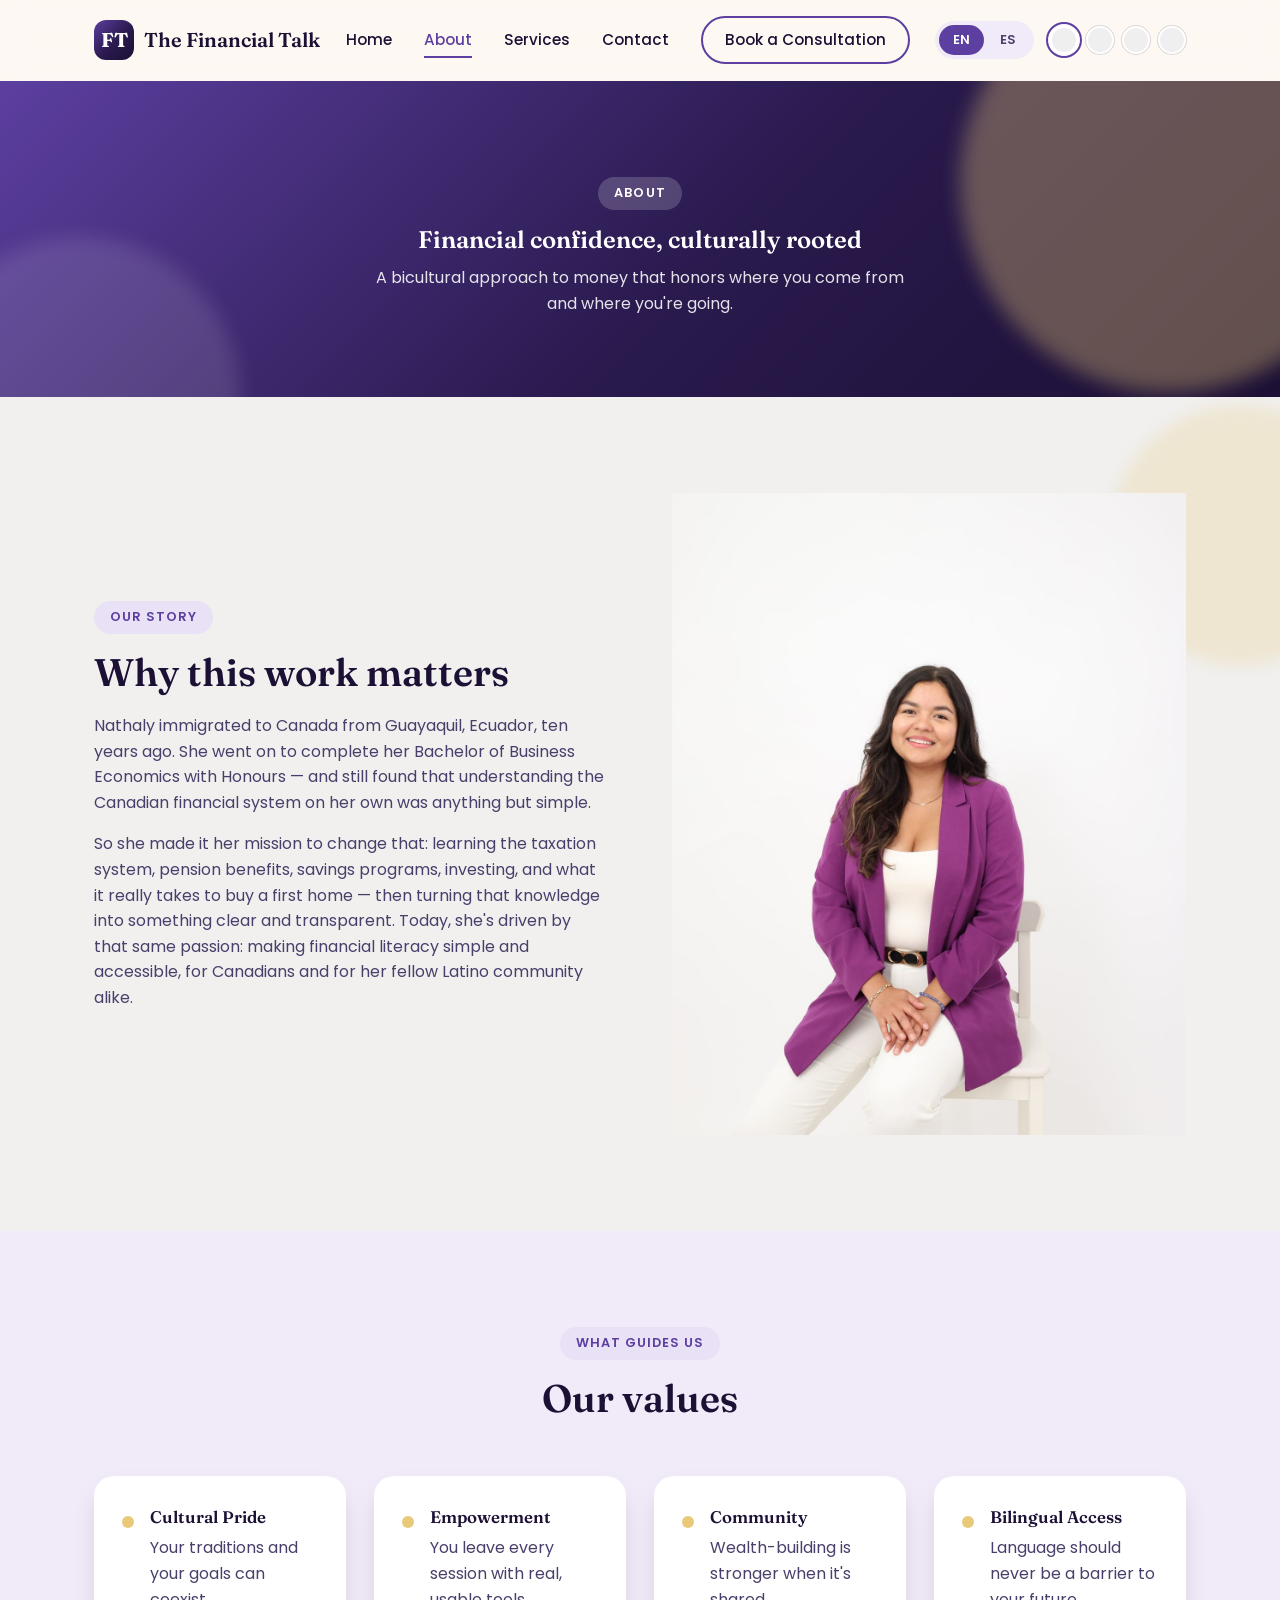
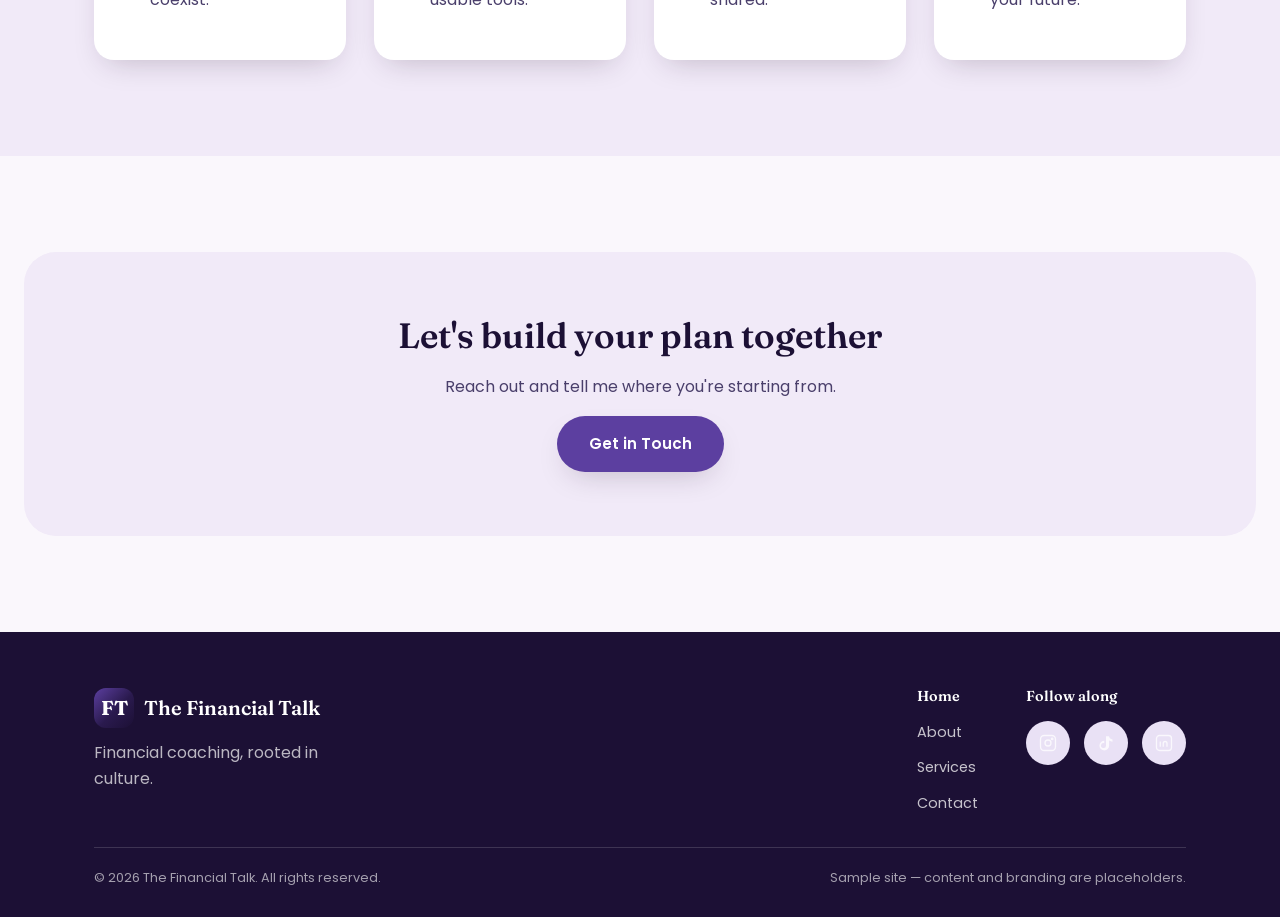
==== commit 199dd5b1: "Blend photo backgrounds into the page ("large room" effect) Replaced the gradient blob-frame mask ar" ====
--- a/about.html
+++ b/about.html
@@ -55,7 +55,7 @@
     </div>
   </section>
 
-  <section class="decor-section">
+  <section class="decor-section room-section">
     <span class="bg-blob bg-blob--secondary" data-parallax="0.15" style="width:260px;height:260px;top:0;right:-90px;" aria-hidden="true"></span>
     <div class="container split">
       <div data-reveal>
@@ -64,7 +64,7 @@
         <p data-i18n="about.story.body1">Placeholder founder story.</p>
         <p data-i18n="about.story.body2">Placeholder mission statement.</p>
       </div>
-      <div class="blob-frame" data-reveal="scale">
+      <div class="room-photo" data-reveal="scale">
         <img src="assets/images/about-story.jpg" data-i18n-attr="alt:about.story.photoAlt" alt="Financial coach portrait" width="1200" height="1500" loading="lazy" />
       </div>
     </div>
--- a/css/style.css
+++ b/css/style.css
@@ -399,28 +399,20 @@
 }
 @media (max-width: 860px) { .split { grid-template-columns: 1fr; gap: 40px; } }
 
-.blob-frame {
-  position: relative;
-  aspect-ratio: 4 / 5;
-  border-radius: 48% 52% 58% 42% / 44% 48% 52% 56%;
-  background: var(--gradient-hero);
-  display: flex;
-  align-items: center;
-  justify-content: center;
-  overflow: hidden;
-}
-.blob-frame span {
-  color: rgba(255, 255, 255, 0.85);
-  font-family: var(--font-display);
-  font-size: 1.1rem;
-  text-align: center;
-  padding: 24px;
-}
-.blob-frame img {
+/* "Room" treatment for real photos: the section behind sits at the same
+   neutral tone as the photo's own studio backdrop (sampled from the
+   photos themselves), and the photo has no frame/mask at all — so the
+   white behind her simply becomes the page, like she's standing in a
+   large room rather than a cut-out photo in a box. */
+.room-section { background: #F1F0EF; }
+
+.room-photo img {
   width: 100%;
-  height: 100%;
-  object-fit: cover;
+  height: auto;
   display: block;
+}
+@media (max-width: 860px) {
+  .room-photo { max-width: 420px; margin: 0 auto; }
 }
 
 /* ---------- Card grids ---------- */
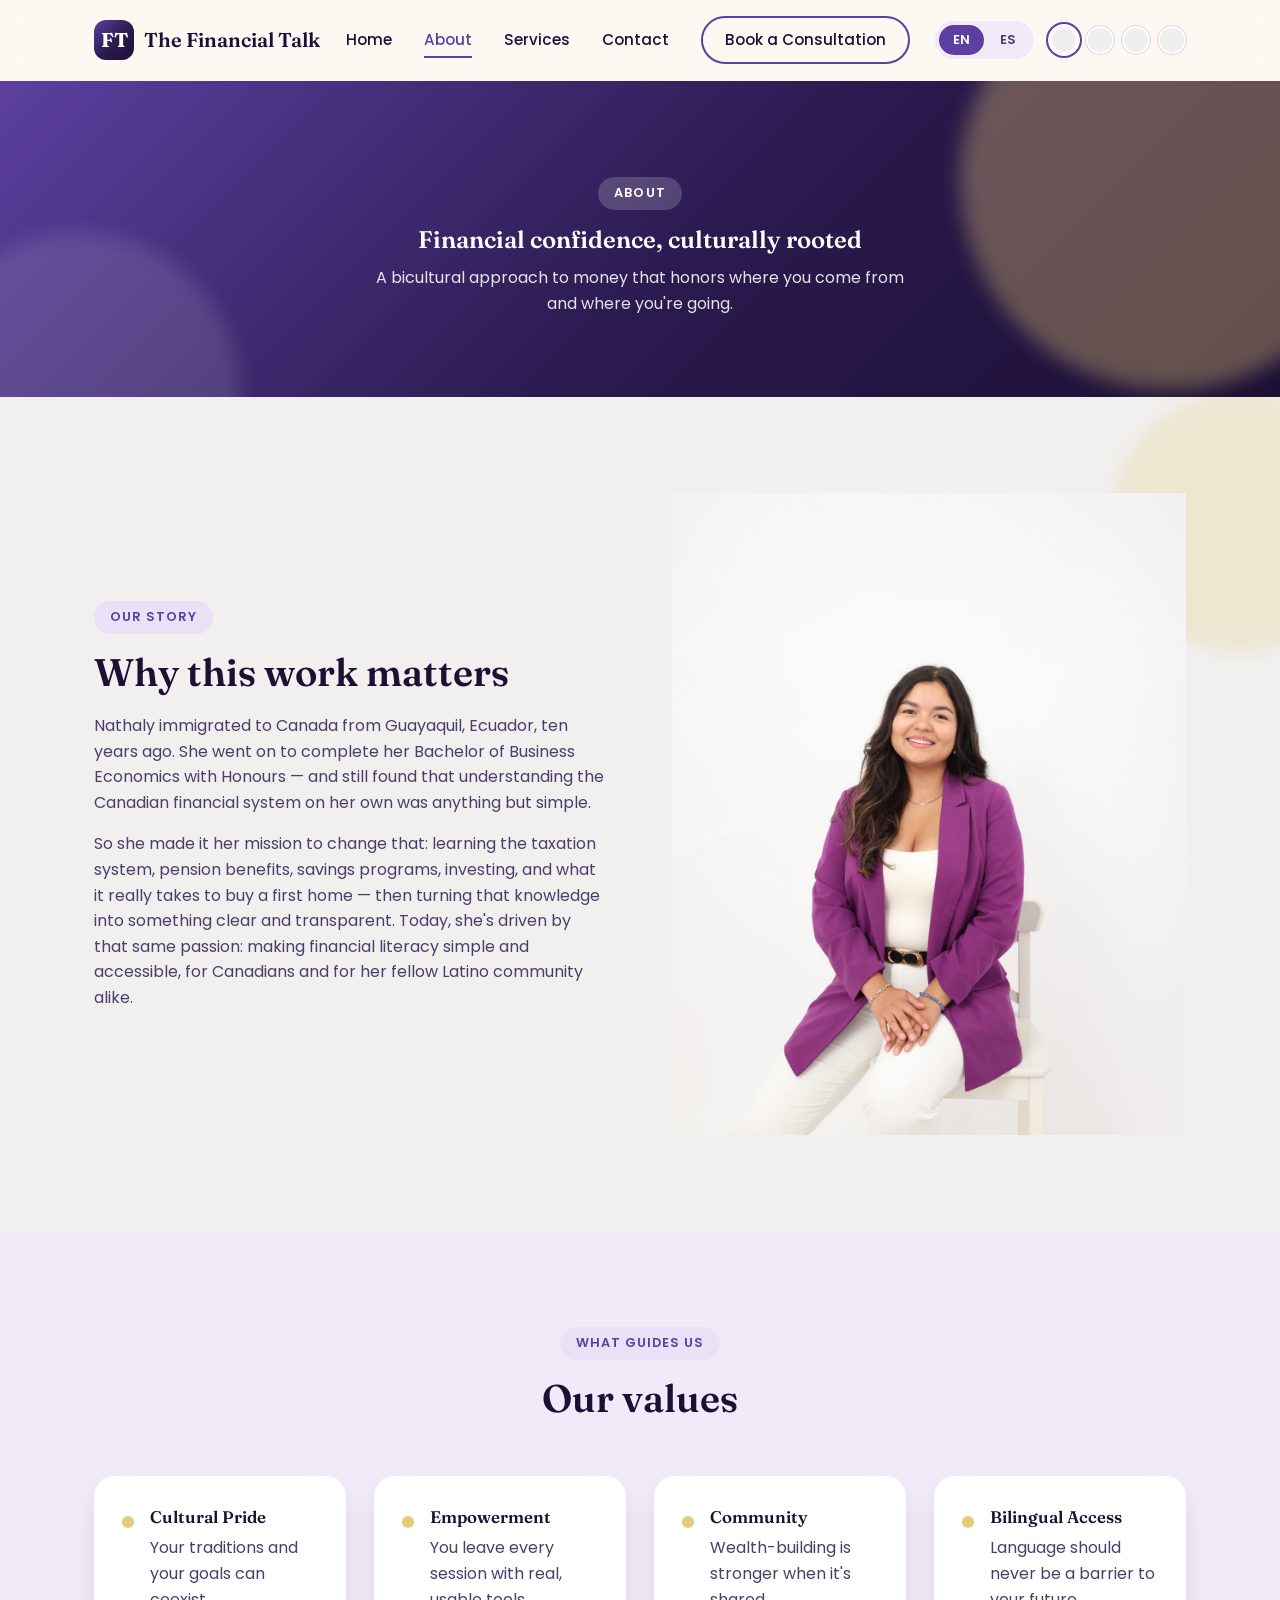
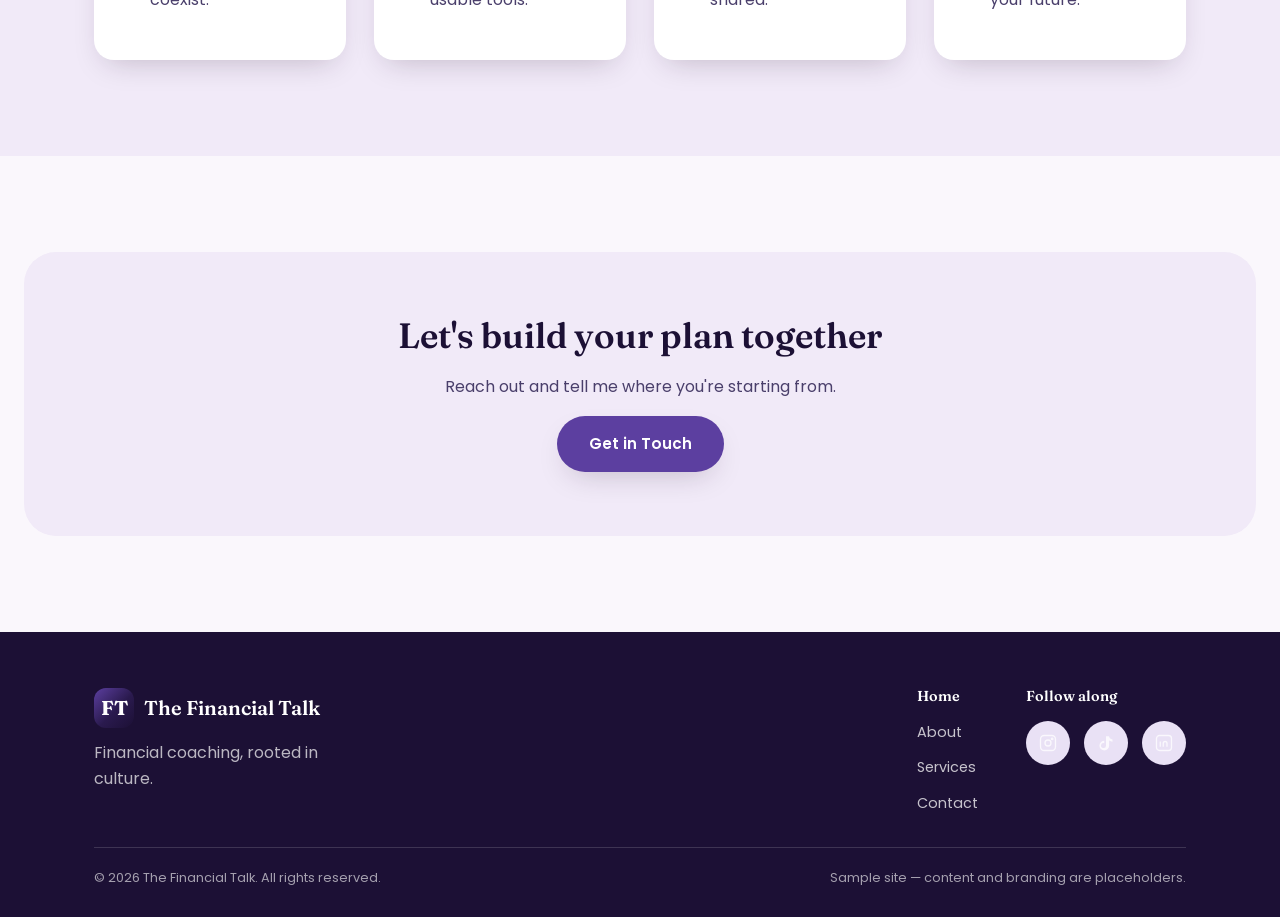
==== commit 15a866d9: "Update about.html" ====
--- a/about.html
+++ b/about.html
@@ -59,8 +59,8 @@
     <span class="bg-blob bg-blob--secondary" data-parallax="0.15" style="width:260px;height:260px;top:0;right:-90px;" aria-hidden="true"></span>
     <div class="container split">
       <div data-reveal>
-        <span class="eyebrow" data-i18n="about.story.eyebrow">Our story</span>
-        <h2 class="section-title" data-i18n="about.story.title">Why this work matters</h2>
+        <span class="eyebrow" data-i18n="about.story.eyebrow">My story</span>
+        <h2 class="section-title" data-i18n="about.story.title">Why this this matters me</h2>
         <p data-i18n="about.story.body1">Placeholder founder story.</p>
         <p data-i18n="about.story.body2">Placeholder mission statement.</p>
       </div>
@@ -155,7 +155,7 @@
     </div>
     <div class="footer-bottom">
       <span>&copy; <span data-current-year>2026</span> The Financial Talk. <span data-i18n="footer.rights">All rights reserved.</span></span>
-      <span data-i18n="footer.placeholderNotice">Sample site — content and branding are placeholders.</span>
+      <span data-i18n="footer.placeholderNotice"></span>
     </div>
   </div>
 </footer>
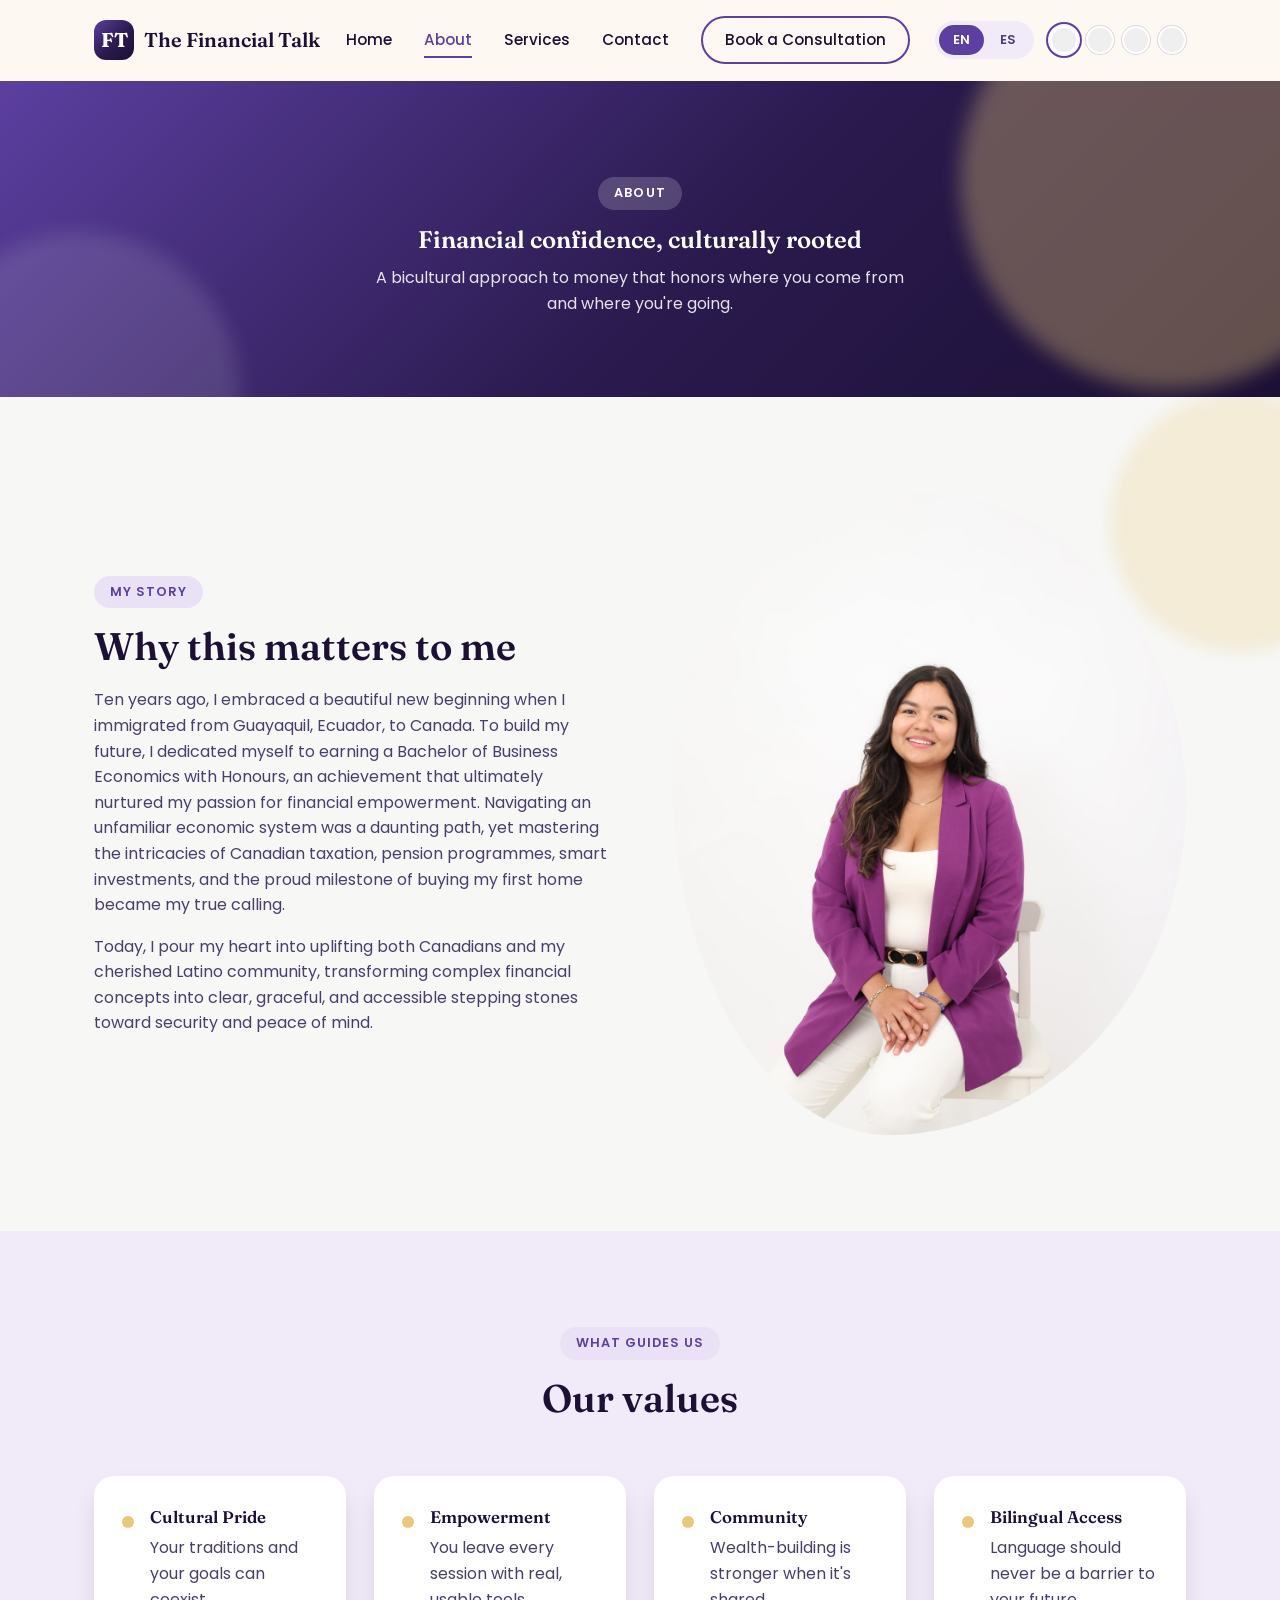
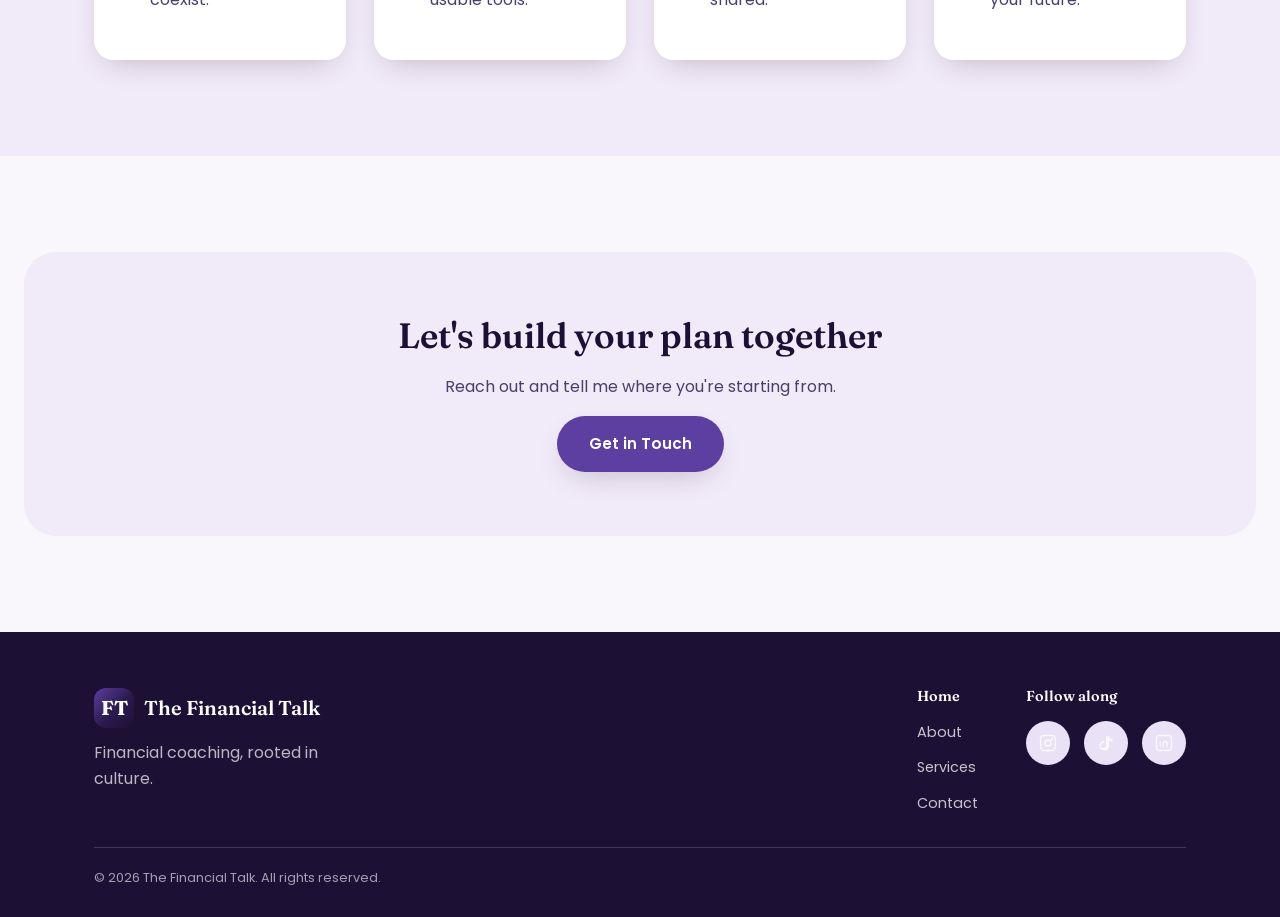
==== commit 7e315d3a: "Personalize About page headings, remove sample-site footer notice Your direct edit to about.html cha" ====
--- a/about.html
+++ b/about.html
@@ -60,7 +60,7 @@
     <div class="container split">
       <div data-reveal>
         <span class="eyebrow" data-i18n="about.story.eyebrow">My story</span>
-        <h2 class="section-title" data-i18n="about.story.title">Why this this matters me</h2>
+        <h2 class="section-title" data-i18n="about.story.title">Why this matters to me</h2>
         <p data-i18n="about.story.body1">Placeholder founder story.</p>
         <p data-i18n="about.story.body2">Placeholder mission statement.</p>
       </div>
--- a/css/style.css
+++ b/css/style.css
@@ -400,19 +400,25 @@
 @media (max-width: 860px) { .split { grid-template-columns: 1fr; gap: 40px; } }
 
 /* "Room" treatment for real photos: the section behind sits at the same
-   neutral tone as the photo's own studio backdrop (sampled from the
-   photos themselves), and the photo has no frame/mask at all — so the
-   white behind her simply becomes the page, like she's standing in a
-   large room rather than a cut-out photo in a box. */
-.room-section { background: #F1F0EF; }
-
+   neutral tone as the photo's own studio backdrop (sampled directly
+   from the photos), so the white behind her reads as continuous page
+   space rather than a mismatched box — she looks like she's standing in
+   a large room. The oval frame itself also gets that same background,
+   so even the clipped edge has no seam. */
+.room-section { background: #F7F7F6; }
+
+.room-photo {
+  position: relative;
+  aspect-ratio: 4 / 5;
+  border-radius: 48% 52% 58% 42% / 44% 48% 52% 56%;
+  overflow: hidden;
+  background: #F7F7F6;
+}
 .room-photo img {
   width: 100%;
-  height: auto;
+  height: 100%;
+  object-fit: cover;
   display: block;
-}
-@media (max-width: 860px) {
-  .room-photo { max-width: 420px; margin: 0 auto; }
 }
 
 /* ---------- Card grids ---------- */
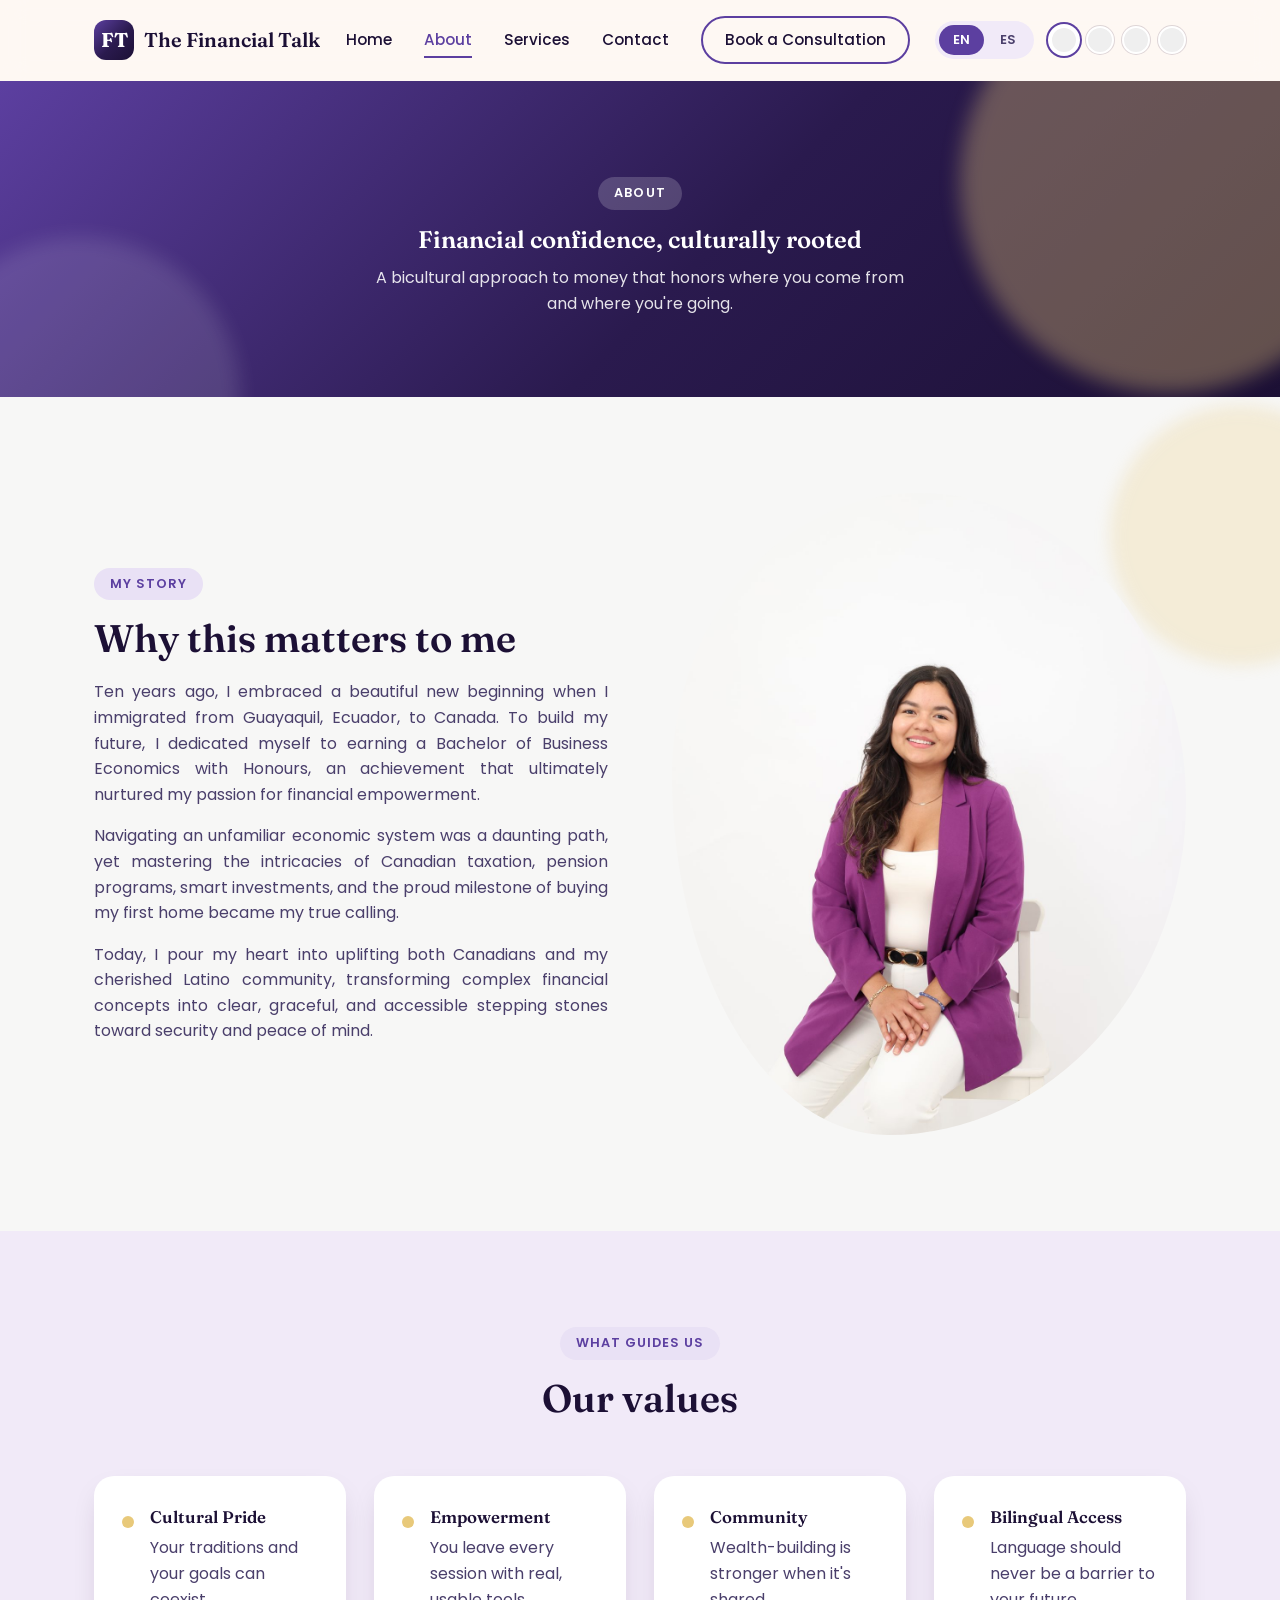
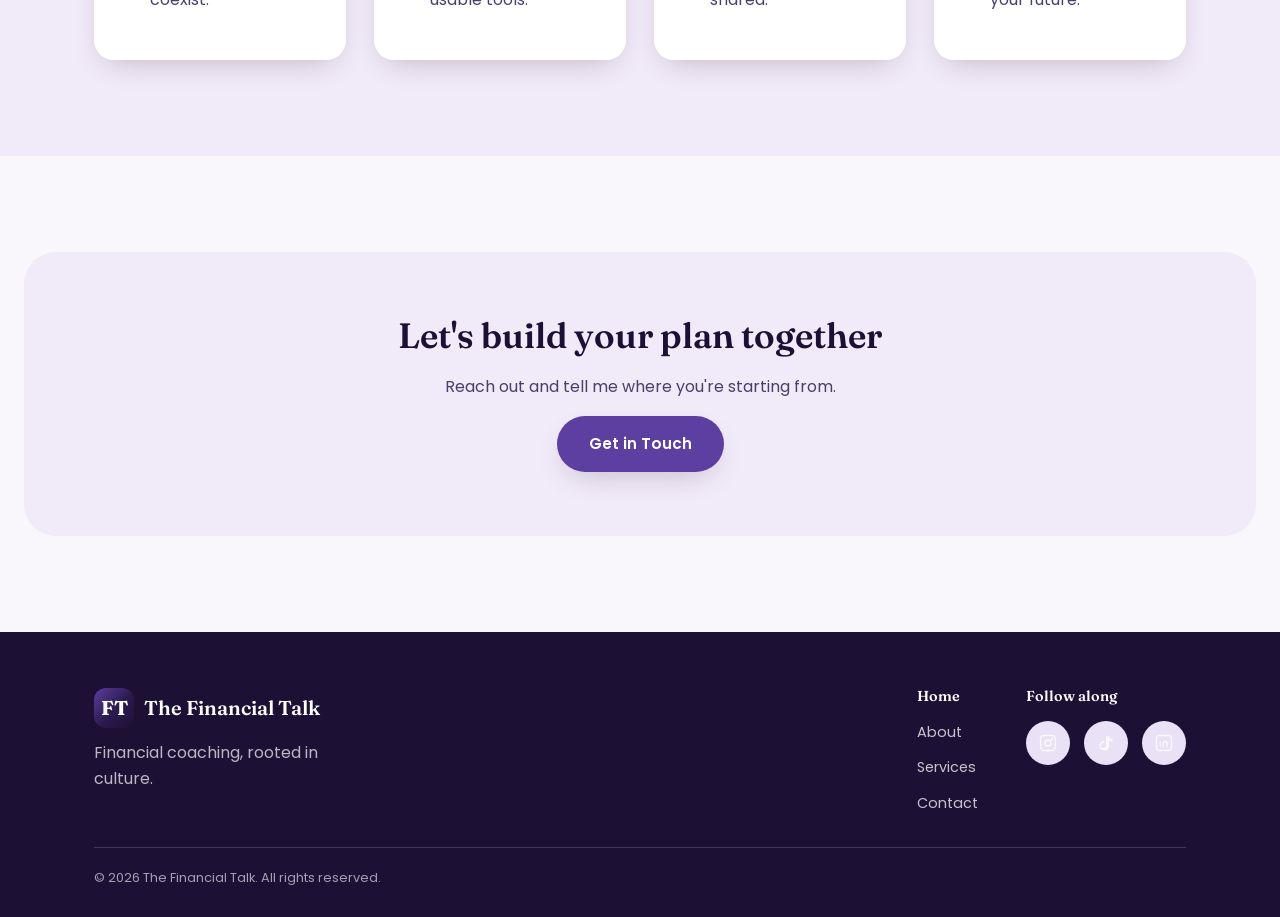
==== commit ade91a2f: "Split bio into 3 justified paragraphs; make brand name language-aware - About page bio now renders a" ====
--- a/about.html
+++ b/about.html
@@ -16,7 +16,7 @@
 
 <header class="site-header" data-site-header>
   <div class="header-inner container">
-    <a href="index.html" class="logo"><span class="logo-mark">FT</span> The Financial Talk</a>
+    <a href="index.html" class="logo"><span class="logo-mark" data-i18n="brand.monogram">FT</span> <span data-i18n="brand.name">The Financial Talk</span></a>
 
     <nav class="main-nav" data-nav>
       <a href="index.html" data-i18n="nav.home">Home</a>
@@ -58,11 +58,12 @@
   <section class="decor-section room-section">
     <span class="bg-blob bg-blob--secondary" data-parallax="0.15" style="width:260px;height:260px;top:0;right:-90px;" aria-hidden="true"></span>
     <div class="container split">
-      <div data-reveal>
+      <div class="story-copy" data-reveal>
         <span class="eyebrow" data-i18n="about.story.eyebrow">My story</span>
         <h2 class="section-title" data-i18n="about.story.title">Why this matters to me</h2>
         <p data-i18n="about.story.body1">Placeholder founder story.</p>
         <p data-i18n="about.story.body2">Placeholder mission statement.</p>
+        <p data-i18n="about.story.body3">Placeholder mission statement.</p>
       </div>
       <div class="room-photo" data-reveal="scale">
         <img src="assets/images/about-story.jpg" data-i18n-attr="alt:about.story.photoAlt" alt="Financial coach portrait" width="1200" height="1500" loading="lazy" />
@@ -131,7 +132,7 @@
   <div class="container">
     <div class="footer-inner">
       <div class="footer-brand">
-        <a href="index.html" class="logo"><span class="logo-mark">FT</span> The Financial Talk</a>
+        <a href="index.html" class="logo"><span class="logo-mark" data-i18n="brand.monogram">FT</span> <span data-i18n="brand.name">The Financial Talk</span></a>
         <p data-i18n="footer.tagline">Financial coaching, rooted in culture.</p>
       </div>
       <div class="footer-links">
@@ -154,7 +155,7 @@
       </div>
     </div>
     <div class="footer-bottom">
-      <span>&copy; <span data-current-year>2026</span> The Financial Talk. <span data-i18n="footer.rights">All rights reserved.</span></span>
+      <span>&copy; <span data-current-year>2026</span> <span data-i18n="brand.name">The Financial Talk</span>. <span data-i18n="footer.rights">All rights reserved.</span></span>
       <span data-i18n="footer.placeholderNotice"></span>
     </div>
   </div>
--- a/css/style.css
+++ b/css/style.css
@@ -397,6 +397,7 @@
   gap: 64px;
   align-items: center;
 }
+.story-copy p { text-align: justify; }
 @media (max-width: 860px) { .split { grid-template-columns: 1fr; gap: 40px; } }
 
 /* "Room" treatment for real photos: the section behind sits at the same
